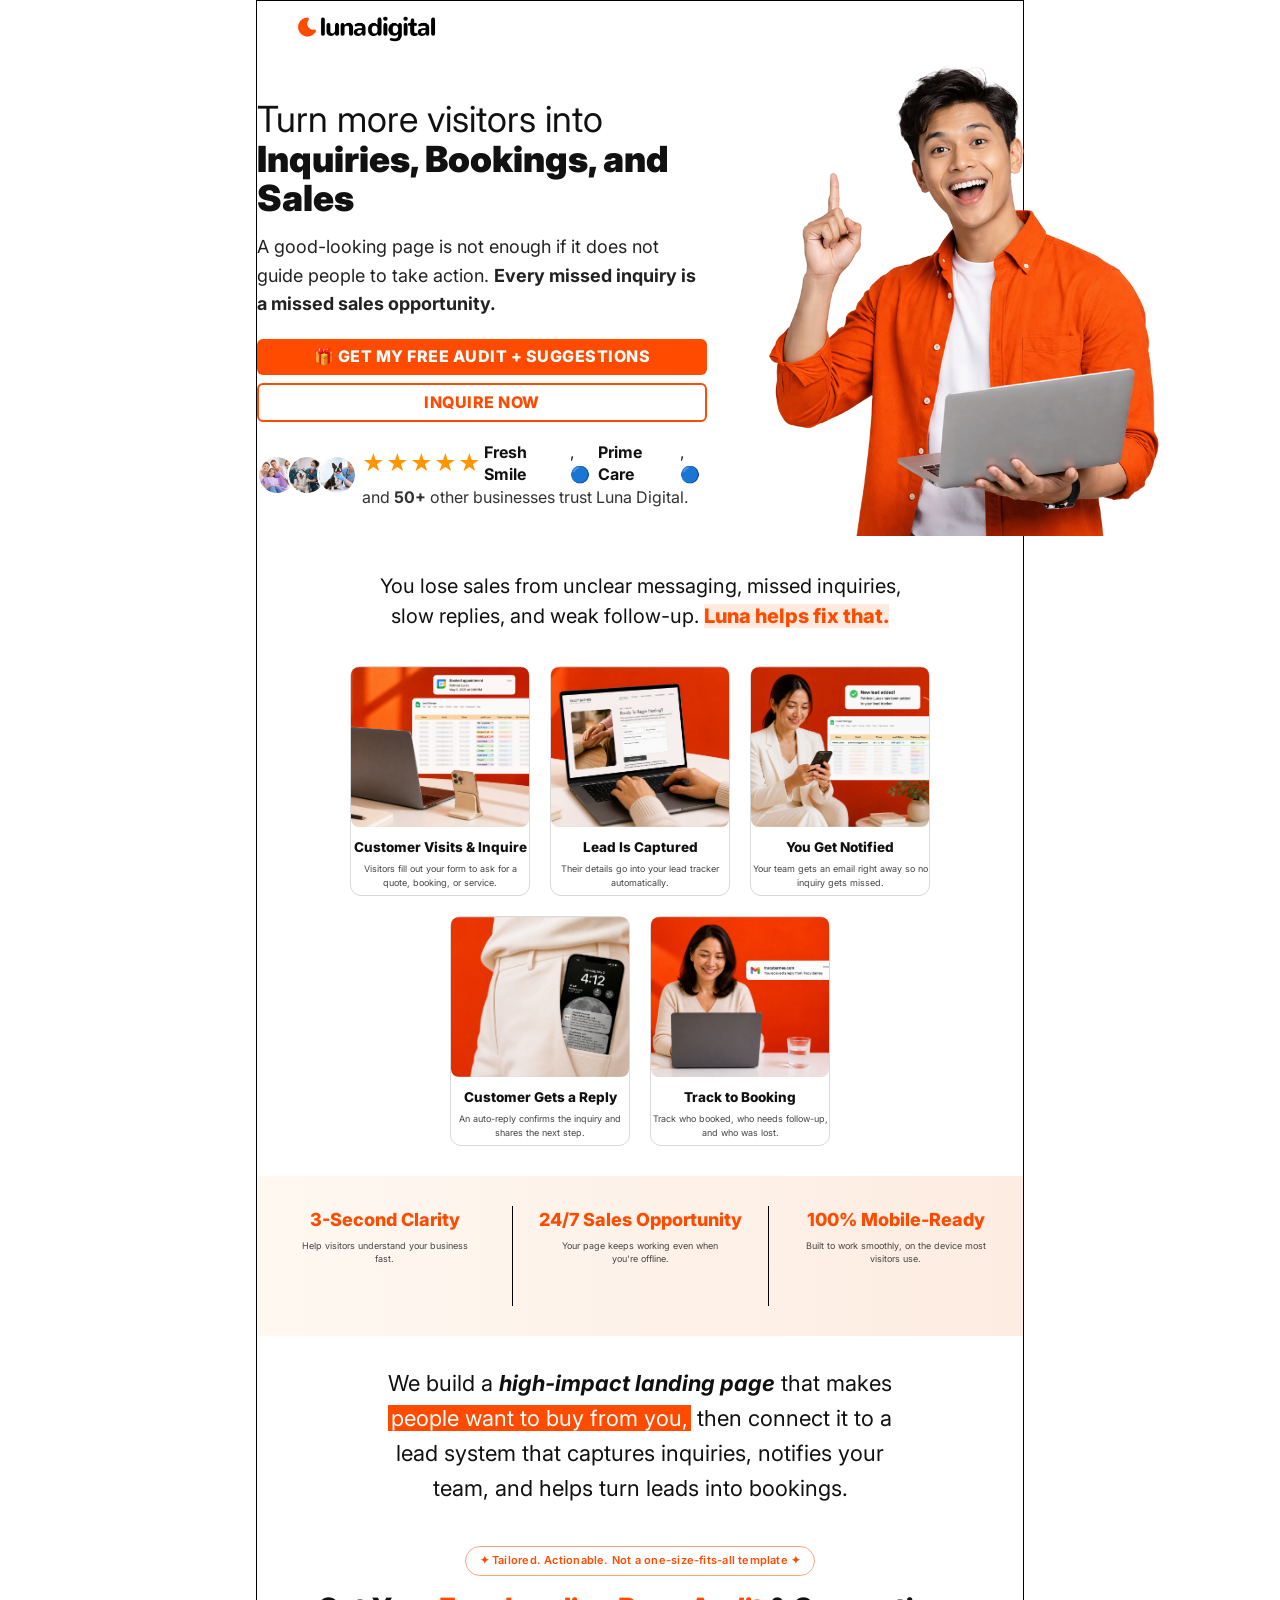
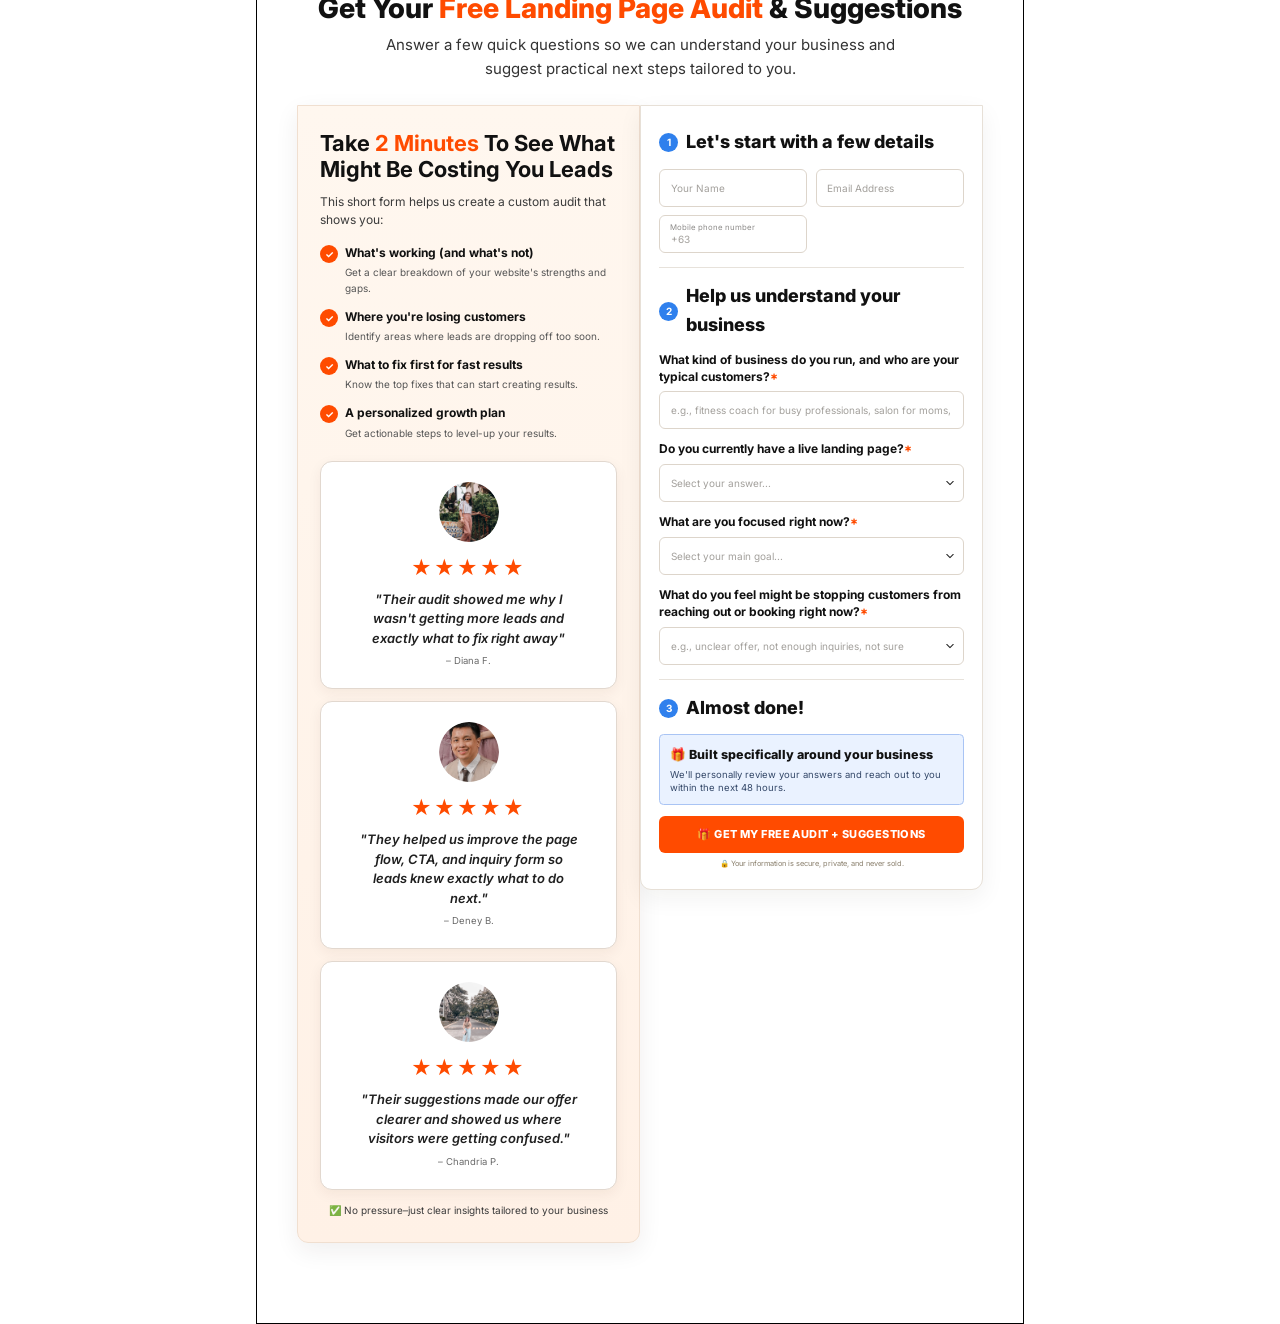
==== index.html @ 17667d93 "fix tablet version" ====
﻿<!DOCTYPE html>
<html lang="en">
<head>
    <meta charset="UTF-8">
    <meta name="viewport" content="width=device-width, initial-scale=1.0">

    <link rel="preconnect" href="https://fonts.googleapis.com">
    <link rel="preconnect" href="https://fonts.gstatic.com" crossorigin>
    <link href="https://fonts.googleapis.com/css2?family=Inter:ital,opsz,wght@0,14..32,100..900;1,14..32,100..900&display=swap" rel="stylesheet">
    <link rel="preload" as="image" href="./May 3 Assets/hero-image.png">

    <link rel="stylesheet" href="style.css">
    <link rel="stylesheet" href="query.css">

    <meta name="facebook-domain-verification" content="2bh7w2gssdc3ogtjrzzneqfhggcebi" />
    <noscript><img height="1" width="1" style="display:none"
    src="https://www.facebook.com/tr?id=1431804088682629&ev=PageView&noscript=1"
    /></noscript>

    <title>Luna Digital Performance Marketing</title>
</head>
<body>

    <!-- Google Tag Manager (noscript) -->
    <noscript><iframe src="https://www.googletagmanager.com/ns.html?id=GTM-KF7H22VF"
    height="0" width="0" style="display:none;visibility:hidden"></iframe></noscript>

      <div class="container">

    <header>
        <div class="header-container">
            <div class="toplogo-box">
                <img class="top-logo" src="./new assets - march 21/top-logo.png" alt="Luna Logo" width="872" height="198" decoding="async">
            </div>
        </div>
    </header>

    <main>

        <!-- HERO SECTION -->
        <section id="section-hero" class="hero-section">
          <div class="hero-container">

            <div class="hero-textbox">
                <p class="hero-title">Turn more visitors into <span>Inquiries, Bookings, and Sales</span></p>
                <p class="hero-description">A good-looking page is not enough if it does not guide people to take action. <strong>Every missed inquiry is a missed sales opportunity.</strong></p>

                <div class="cta-box hero-cta">
                    <a class="cta-link cta-left left-desktop" href="#form">🎁 Get My Free Audit + Suggestions</a>
                    <a class="cta-link cta-right js-open-messenger" href="https://www.facebook.com/messages/t/930938550107926?text=Hi%20I%20want%20to%20know%20more%20about%20your%20services">INQUIRE NOW</a>
                </div>

                <div class="hero-rating">
                    <div class="hero-rating-avatars">
                        <img class="hero-avatar" src="./May 3 Assets/hero-rating-image1.png" alt="" width="44" height="44" decoding="async">
                        <img class="hero-avatar" src="./May 3 Assets/hero-rating-image2.png" alt="" width="44" height="44" decoding="async">
                        <img class="hero-avatar" src="./May 3 Assets/hero-rating-image3.png" alt="" width="44" height="44" decoding="async">
                    </div>
                    <div class="hero-rating-info">
                        <p class="hero-rating-top"><span class="hero-stars">&#9733;&#9733;&#9733;&#9733;&#9733;</span> <strong>Fresh Smile</strong>, &#x1F535; <strong>Prime Care</strong>, &#x1F535;</p>
                        <p class="hero-rating-bottom">and <strong>50+</strong> other businesses trust Luna Digital.</p>
                    </div>
                </div>
            </div>

            <img class="hero-image" src="./May 3 Assets/hero-image.png" alt="Man holding a laptop and pointing up" width="600" height="700" decoding="async">

          </div>
        </section>

        <!-- PROBLEM + PROCESS SECTION -->
        <section class="process-section">
          <div class="process-container">
            <p class="process-tagline">You lose sales from unclear messaging, missed inquiries, slow replies, and weak follow-up. <span>Luna helps fix that.</span></p>

            <div class="process-grid">

              <div class="process-card">
                <img class="process-card__img" src="./May 3 Assets/Rectangle 94.jpg" alt="Customer visits and inquires" loading="lazy" decoding="async">
                <p class="process-card__title">Customer Visits &amp; Inquire</p>
                <p class="process-card__desc">Visitors fill out your form to ask for a quote, booking, or service.</p>
              </div>

              <div class="process-card">
                <img class="process-card__img" src="./May 3 Assets/Rectangle 95.jpg" alt="Lead is captured" loading="lazy" decoding="async">
                <p class="process-card__title">Lead Is Captured</p>
                <p class="process-card__desc">Their details go into your lead tracker automatically.</p>
              </div>

              <div class="process-card">
                <img class="process-card__img" src="./May 3 Assets/Rectangle 96.jpg" alt="You get notified" loading="lazy" decoding="async">
                <p class="process-card__title">You Get Notified</p>
                <p class="process-card__desc">Your team gets an email right away so no inquiry gets missed.</p>
              </div>

              <div class="process-card">
                <img class="process-card__img" src="./May 3 Assets/Rectangle 97.jpg" alt="Customer gets a reply" loading="lazy" decoding="async">
                <p class="process-card__title">Customer Gets a Reply</p>
                <p class="process-card__desc">An auto-reply confirms the inquiry and shares the next step.</p>
              </div>

              <div class="process-card">
                <img class="process-card__img" src="./May 3 Assets/Rectangle 98.jpg" alt="Track to booking" loading="lazy" decoding="async">
                <p class="process-card__title">Track to Booking</p>
                <p class="process-card__desc">Track who booked, who needs follow-up, and who was lost.</p>
              </div>

            </div>

            <div class="process-dots" id="process-dots">
              <span class="process-dot active"></span>
              <span class="process-dot"></span>
              <span class="process-dot"></span>
              <span class="process-dot"></span>
              <span class="process-dot"></span>
            </div>
          </div>
        </section>

        <!-- FEATURES BAR -->
        <section class="features-section">
          <div class="features-container">

    
            <div class="feature-item">
              <p class="feature-item__title">3-Second Clarity</p>
              <p class="feature-item__desc">Help visitors understand your business fast.</p>
            </div>

            <div class="feature-divider"></div>

            <div class="feature-item">
              <p class="feature-item__title">24/7 Sales Opportunity</p>
              <p class="feature-item__desc">Your page keeps working even when you&#39;re offline.</p>
            </div>

            <div class="feature-divider"></div>

            <div class="feature-item">
              <p class="feature-item__title">100% Mobile-Ready</p>
              <p class="feature-item__desc">Built to work smoothly, on the device most visitors use.</p>
            </div>

          </div>
        </section>

        <!-- PITCH SECTION -->
        <section class="pitch-section">
          <div class="pitch-container">
            <p class="pitch-text">We build a <strong><em> high-impact landing page</em></strong> that makes <mark>people want to buy from you,</mark> then connect it to a lead system that captures inquiries, notifies your team, and helps turn leads into bookings.</p>
          </div>
        </section>

        <!-- FORM SECTION -->
        <section id="section-form" class="form">
            <div class="form-container">

                <div class="form-header">
                    <p class="form-badge">&#10022; Tailored. Actionable. Not a one-size-fits-all template &#10022;</p>
                    <h2 class="form-title">Get Your <span>Free Landing Page Audit</span> &amp; Suggestions</h2>
                    <p class="form-subtitle">Answer a few quick questions so we can understand your business and suggest practical next steps tailored to you.</p>
                </div>

                <div class="form-layout">
                    <div class="form-benefits-card">
                        <h3 class="form-benefits-title">Take <span>2 Minutes</span> To See What Might Be Costing You Leads</h3>
                        <p class="form-benefits-intro">This short form helps us create a custom audit that shows you:</p>

                        <ul class="form-benefits-list">
                            <li>
                                <span class="form-benefit-icon">&#10003;</span>
                                <div>
                                    <p><strong>What&#39;s working (and what&#39;s not)</strong></p>
                                    <p>Get a clear breakdown of your website&#39;s strengths and gaps.</p>
                                </div>
                            </li>
                            <li>
                                <span class="form-benefit-icon">&#10003;</span>
                                <div>
                                    <p><strong>Where you&#39;re losing customers</strong></p>
                                    <p>Identify areas where leads are dropping off too soon.</p>
                                </div>
                            </li>
                            <li>
                                <span class="form-benefit-icon">&#10003;</span>
                                <div>
                                    <p><strong>What to fix first for fast results</strong></p>
                                    <p>Know the top fixes that can start creating results.</p>
                                </div>
                            </li>
                            <li>
                                <span class="form-benefit-icon">&#10003;</span>
                                <div>
                                    <p><strong>A personalized growth plan</strong></p>
                                    <p>Get actionable steps to level-up your results.</p>
                                </div>
                            </li>
                        </ul>

                        <div class="testimonials-list">

                            <div class="testimonial-card">
                                <img class="testimonial-avatar" src="./May 3 Assets/testimonial-image1.png" alt="Diana P." width="60" height="60" loading="lazy" decoding="async">
                                <p class="testimonial-stars">&#9733;&#9733;&#9733;&#9733;&#9733;</p>
                                <p class="testimonial-quote">&#34;Their audit showed me why I wasn&#39;t getting more leads and exactly what to fix right away&#34;</p>
                                <p class="testimonial-name">&#8211; Diana F.</p>
                            </div>

                            <div class="testimonial-card">
                                <img class="testimonial-avatar" src="./May 3 Assets/testimonial-image2.png" alt="Deney B." width="60" height="60" loading="lazy" decoding="async">
                                <p class="testimonial-stars">&#9733;&#9733;&#9733;&#9733;&#9733;</p>
                                <p class="testimonial-quote">&#34;They helped us improve the page flow, CTA, and inquiry form so leads knew exactly what to do next.&#34;</p>
                                <p class="testimonial-name">&#8211; Deney B.</p>
                            </div>

                            <div class="testimonial-card">
                                <img class="testimonial-avatar" src="./May 3 Assets/testimonial-image3.png" alt="Chandria P." width="60" height="60" loading="lazy" decoding="async">
                                <p class="testimonial-stars">&#9733;&#9733;&#9733;&#9733;&#9733;</p>
                                <p class="testimonial-quote">&#34;Their suggestions made our offer clearer and showed us where visitors were getting confused.&#34;</p>
                                <p class="testimonial-name">&#8211; Chandria P.</p>
                            </div>

                        </div>

                        <p class="form-benefits-note">&#9989; No pressure&#8211;just clear insights tailored to your business</p>
                    </div>

                    <form id="form" class="lead-form" name="client-conversion-form"
                        method="POST"
                        netlify
                        data-netlify="true"
                        action="/confirmation.html"
                        netlify-honeypot="bot-field">

                        <input type="hidden" name="form-name" value="client-conversion-form" />
                        <input type="hidden" name="subject" value="New Luna Digital Lead" />
                        <input type="hidden" name="Submission Header" value="New Luna Digital Lead" />

                        <p class="hidden-field" hidden aria-hidden="true">
                            <label>Don&#39;t fill this out if you&#39;re human: <input name="bot-field" /></label>
                        </p>

                        <div class="form-step">
                            <p class="form-step-title"><span class="form-step-number">1</span>Let&#39;s start with a few details</p>
                            <div class="form-grid">
                                <input type="text" name="fullName" placeholder="Your Name" aria-label="Your Name" required>
                                <input type="email" name="email" placeholder="Email Address" aria-label="Email Address" required>
                                <div class="mobile-input-field">
                                    <span class="mobile-input-label">Mobile phone number</span>
                                    <input id="mobile" type="tel" name="mobile" placeholder="+63" aria-label="Mobile phone number" required>
                                </div>
                            </div>
                        </div>

                        <div class="form-divider" aria-hidden="true"></div>

                        <div class="form-step form-block--questions">
                            <p class="form-step-title"><span class="form-step-number">2</span>Help us understand your business</p>

                            <label class="form-field-label" for="businessType">What kind of business do you run, and who are your typical customers?<span class="required-mark">*</span></label>
                            <input id="businessType" type="text" name="businessType" placeholder="e.g., fitness coach for busy professionals, salon for moms, etc." required>

                            <label class="form-field-label" for="hasLandingPage">Do you currently have a live landing page?<span class="required-mark">*</span></label>
                            <div class="select-field">
                                <select id="hasLandingPage" name="hasLandingPage" required>
                                    <option value="" selected disabled>Select your answer...</option>
                                    <option value="Yes - but I feel it can be improved">Yes - but I feel it can be improved</option>
                                    <option value="Yes - and I'm not sure if it's working well">Yes - and I am not sure if it is working well</option>
                                    <option value="No - I don't have one yet">No - I do not have one yet</option>
                                </select>
                            </div>

                            <div id="websiteLinkField" class="conditional-field is-hidden" hidden>
                                <label class="form-field-label" for="websiteLink">If yes, what is your website URL?</label>
                                <input id="websiteLink" type="url" name="websiteLink" placeholder="https://yourwebsite.com">
                            </div>

                            <label class="form-field-label" for="mainGoal">What are you focused right now?<span class="required-mark">*</span></label>
                            <div class="select-field">
                                <select id="mainGoal" name="mainGoal" required>
                                    <option value="" selected disabled>Select your main goal...</option>
                                    <option value="Get more leads">Get more leads</option>
                                    <option value="Get more bookings">Get more bookings</option>
                                    <option value="Build trust and credibility">Build trust and credibility</option>
                                    <option value="Launch a new offer">Launch a new offer</option>
                                </select>
                            </div>

                            <label class="form-field-label" for="biggestBlocker">What do you feel might be stopping customers from reaching out or booking right now?<span class="required-mark">*</span></label>
                            <div class="select-field">
                                <select id="biggestBlocker" name="biggestBlocker" required>
                                    <option value="" selected disabled>e.g., unclear offer, not enough inquiries, not sure</option>
                                    <option value="Unclear offer or messaging">Unclear offer or messaging</option>
                                    <option value="Not enough inquiries">Not enough inquiries</option>
                                    <option value="Low conversion rate">Low conversion rate</option>
                                    <option value="No website yet">No website yet</option>
                                    <option value="Not sure">Not sure</option>
                                </select>
                            </div>
                        </div>

                        <div class="form-divider" aria-hidden="true"></div>

                        <div class="form-step form-step--final">
                            <p class="form-step-title"><span class="form-step-number">3</span>Almost done!</p>

                            <div class="form-summary-box">
                                <p class="form-summary-title">&#127873; Built specifically around your business</p>
                                <p class="form-summary-copy">We&#39;ll personally review your answers and reach out to you within the next 48 hours.</p>
                            </div>

                            <button class="form-submit" type="submit">&#127873; GET MY FREE AUDIT + SUGGESTIONS</button>
                            <p class="form-security-note">&#128274; Your information is secure, private, and never sold.</p>
                        </div>

                    </form>
                </div>
            </div>
        </section>
        </div>

    </main>

    <script src="script.js"></script>

</body>
</html>
---- style.css ----
﻿*{
    margin: 0;
    padding: 0;
    box-sizing: border-box;
}

html{
    font-size: 62.5%;
}

body{
    font-size: 1.6rem;
    line-height: 1.6;
    font-family: "Inter", sans-serif;
   
}

/* ── CONTAINER ── */
.container{
    max-width: 43rem;
    margin: 0 auto;
    border: solid 1px black;
}

/* ── HEADER ── */
.header-container{
    display: flex;
    justify-content: space-between;
    align-items: center;
    padding: 1.5rem 2.4rem;
    background: transparent;
}

.top-logo{
    display: block;
    width: clamp(9rem, 28vw, 12rem);
    height: auto;
}

/* ── HERO SECTION ── */
.hero-section{
    background: transparent;
}

.hero-container{
    display: grid;
    grid-template-columns: 1fr;
    padding: 2.5rem 2.4rem 0;
}

.hero-textbox{
    order: 1;
    text-align: center;
}

.hero-image{
    width: 100%;
    height: auto;
    display: block;
    order: 2;
    margin-top: 0;
}

.hero-title{
    font-size: 3.4rem;
    line-height: 1.2;
    margin-bottom: 1.4rem;
    color: #111;
}

.hero-title span{
    font-weight: 900;
    display: block;
}

.hero-description{
    font-size: 1.35rem;
    line-height: 1.6;
    color: #222;
    margin-bottom: 2rem;
}

/* CTAs */
.cta-box{
    display: flex;
    flex-direction: column;
    align-items: stretch;
    gap: .8rem;
}

.cta-link{
    display: flex;
    justify-content: center;
    align-items: center;
    gap: .6rem;
    text-align: center;
    text-decoration: none;
    font-weight: 800;
    font-size: 1.2rem;
    letter-spacing: .5px;
    padding: 1.4rem 2rem;
    border-radius: 6px;
    transition: all 0.3s ease;
    text-transform: uppercase;
}

.cta-link:hover{
    background-color: #000;
    color: #fff;
}

.cta-left{
    background-color: #FF4B00;
    color: #fff;
}

.cta-right{
    border: 2px solid #FF4B00;
    color: #FF4B00;
    background-color: transparent;
}

/* Rating row */
.hero-rating{
    display: flex;
    align-items: center;
    gap: .5rem;
    margin-top: 2rem;
    padding-bottom: 2.5rem;
}

.hero-rating-avatars{
    display: flex;
    flex-shrink: 0;
}

.hero-avatar{
    width: 4rem;
    height: 4rem;
    border-radius: 50%;
    object-fit: cover;
    border: 2px solid #fff;
    display: block;
}

.hero-avatar + .hero-avatar{
    margin-left: -1rem;
}

.hero-rating-info{
    display: flex;
    flex-direction: column;
    gap: .1rem;
}

.hero-rating-top{
    font-size: 1.2rem;
    line-height: 1.35;
    color: #111;
    display: flex;
    align-items: center;
}

.hero-stars{
    color: #FF9500;
    letter-spacing: .05em;
    font-size: 2rem;
}

.hero-rating-bottom{
    font-size: 1.2rem;
    line-height: 1.35;
    color: #333;
}

/* ── PROCESS SECTION ── */
.process-section{
    background: transparent;
    padding: 3.5rem 0 3rem;
}

.process-container{
    padding: 0;
}

.process-tagline{

    font-size:2rem;
    line-height: 1.5;
    text-align: center;
    color: #111;
    margin-bottom: 3rem;
    padding: 0 3.3rem;
}

.process-tagline span{
    color: #FF4B00;
    font-weight: 800;
    background-color: #FDEBDF;
}

.process-grid{
    display: flex;
    overflow-x: auto;
    scroll-snap-type: x mandatory;
    -webkit-overflow-scrolling: touch;
    gap: 1.6rem;
    scrollbar-width: none;
    margin-left: 3rem;
}

.process-grid::-webkit-scrollbar{
    display: none;
}

.process-card{
    flex: 0 0 27rem;
    width: 27rem;
    height: 34rem;
    scroll-snap-align: start;
    border: solid 1px #D9D9D9;
    border-radius: 11px;
}

.process-card:last-child{
    padding-right: 3rem;
    box-sizing: content-box;
}

.process-card__img{
    width: 100%;
    height: 24rem;
    object-fit: cover;
    display: block;
    border-radius: .8rem;
    margin-bottom: 1rem;
}

.process-card__title{
    font-size: 1.35rem;
    font-weight: 800;
    color: #111;
    margin-bottom: .4rem;
    text-align: center;
}

.process-card__desc{
    font-size: 1.15rem;
    line-height: 1.5;
    color: #444;
    text-align: center;
}

/* Scroll dots */
.process-dots{
    display: flex;
    justify-content: center;
    align-items: center;
    gap: .6rem;
    padding: 1.6rem 0 .5rem;
}

.process-dot{
    width: 2.5rem;
    height: 2.5rem;
    border-radius: 50%;
    background-color: #ddd;
    transition: background-color 0.25s ease;
    flex-shrink: 0;
}

.process-dot.active{
    background-color: #aaa;
}

/* ── FEATURES SECTION ── */
.features-section{
    background: linear-gradient(90deg, #FEF8F1 0%, #FDECE1 100%);
    padding: 3rem 0;
}

.features-container{
    padding: 0 2.4rem;
    display: flex;
    flex-direction: column;
    align-items: center;
    gap: 0;
}

.feature-item{
    text-align: center;
    padding: 2rem 0;
}

.feature-item__title{
    font-size: 3rem;
    font-weight: 800;
    color: #FF4B00;
    margin-bottom: .5rem;
}

.feature-item__desc{
    font-size: 1.5rem;
    color: #444;
    line-height: 1.45;
    width: 18rem;
    margin: 0 auto;
}

.feature-divider{
    width: 8rem;
    height: 1px;
    background-color: #000;
}

/* ── PITCH SECTION ── */
.pitch-section{
    background: transparent;
    padding: 3rem 0 2rem 0 ; 
}

.pitch-container{
    padding: 0 3rem;
}

.pitch-text{
    font-size: 2.1rem;
    line-height: 1.6;
    text-align: center;
    color: #111;
}

.pitch-text mark{
    background-color: #FF4B00;
    color: #fff;
    padding: 0 .3rem;
}

/* ── FORM SECTION ── */
.form{
    background: transparent;
    padding: 2rem 0 4rem;
}

.form-container{
    padding: 0 3rem;
}

.form-header{
    text-align: center;
    margin-bottom: 2.5rem;
}

.form-badge{
    display: inline-block;
    padding: .5rem 1.4rem;
    border: 1px solid rgba(255, 75, 0, 0.5);
    border-radius: 999px;
    color: #FF4B00;
    font-size: 1.1rem;
    font-weight: 600;
    letter-spacing: .02em;
    margin-bottom: 1.6rem;
}

.form-title{
    font-size: 2.2rem;
    line-height: 1.2;
    font-weight: 800;
    color: #111;
    margin-bottom: .8rem;
}

.form-title span{
    color: #FF4B00;
}

.form-subtitle{
    font-size: 1.3rem;
    line-height: 1.55;
    color: #333;
    max-width: 36rem;
    margin: 0 auto;
}

.form-layout{
    display: grid;
    grid-template-columns: 1fr;
    gap: 2rem;
}

/* Benefits card */
.form-benefits-card{
    background: linear-gradient(180deg, #fff7ef 0%, #fff1e6 100%);
    border: 1px solid #f0dfd0;
    border-radius: 1.6rem;
    padding: 4rem 3rem;
    box-shadow: 0 8px 24px rgba(41, 34, 23, 0.07);
}

.form-benefits-note{
    font-size: 1rem;
    color: #3b3b3b;
    text-align: center;
    padding: 1.2rem 0 .4rem;
}

.form-benefits-title{
    font-size: 2rem;
    line-height: 1.2;
    color: #111;
    margin-bottom: 1rem;
}

.form-benefits-title span{
    color: #FF4B00;
}

.form-benefits-intro{
    font-size: 1.2rem;
    line-height: 1.5;
    color: #3b3b3b;
    margin-bottom: 1.4rem;
}

.form-benefits-list{
    list-style: none;
    display: grid;
    gap: 1.1rem;
    margin-bottom: 2rem;
}

.form-benefits-list li{
    display: grid;
    grid-template-columns: 1.8rem 1fr;
    gap: .7rem;
    align-items: start;
}

.form-benefit-icon{
    width: 1.8rem;
    height: 1.8rem;
    display: inline-flex;
    align-items: center;
    justify-content: center;
    border-radius: 50%;
    background-color: #FF4B00;
    color: #fff;
    font-size: 1rem;
    font-weight: 700;
    flex-shrink: 0;
    margin-top: .2rem;
}

.form-benefits-list p{
    margin: 0;
    font-size: 1.15rem;
}

.form-benefits-list p + p{
    margin-top: .2rem;
    font-size: 1rem;
    color: #565656;
}

.form-benefits-list strong{
    display: block;
    font-size: 1.2rem;
    color: #111;
}

/* Testimonials */
.testimonials-list{
    display: grid;
    gap: 1.2rem;
}

.testimonial-card{
    display: flex;
    flex-direction: column;
    align-items: center;
    text-align: center;
    background-color: #fff;
    border: 1px solid #e2d8cf;
    border-radius: 1.2rem;
    padding: 2rem 3.8rem;
    box-shadow: 0 4px 14px rgba(62, 42, 14, 0.06);
}

.testimonial-avatar{
    width: 6rem;
    height: 6rem;
    border-radius: 50%;
    object-fit: cover;
    margin-bottom: 1rem;
}

.testimonial-stars{
    color: #FF4B00;
    font-size: 2rem;
    letter-spacing: .1em;
    margin-bottom: .6rem;
}

.testimonial-quote{
    font-size: 1.3rem;
    line-height: 1.5;
    color: #1f1f1f;
    font-style: italic;
    font-weight: 600;
    margin-bottom: .5rem;
}

.testimonial-name{
    font-size: .95rem;
    color: #6a6a6a;
}

/* Lead Form */
.lead-form{
    background-color: #fff;
    border: 1px solid #e7e0d7;
    border-radius: 1.6rem;
    padding: 1.8rem 1.4rem 1.6rem;
    box-shadow: 0 8px 24px rgba(41, 34, 23, 0.06);
}

.form-step + .form-step{
    margin-top: 1.4rem;
}

.form-step-title{
    display: flex;
    align-items: center;
    gap: .8rem;
    font-size: 1.6rem;
    font-weight: 800;
    color: #111;
    margin-bottom: 1.2rem;
}

.form-step-number{
    width: 1.9rem;
    height: 1.9rem;
    display: inline-flex;
    align-items: center;
    justify-content: center;
    border-radius: 50%;
    background-color: #2f80ed;
    color: #fff;
    font-size: 1rem;
    font-weight: 700;
    flex-shrink: 0;
}

.form-divider{
    height: 1px;
    background-color: #e7e2db;
    margin: 1.4rem 0;
}

.form-grid{
    display: grid;
    grid-template-columns: 1fr;
    gap: .7rem;
}

.form-field-label{
    display: block;
    font-size: 1.2rem;
    font-weight: 700;
    color: #111;
    margin: 0 0 .6rem;
    line-height: 1.4;
}

.required-mark{
    color: #FF4B00;
}

.mobile-input-field{
    position: relative;
}

.mobile-input-label{
    position: absolute;
    top: .74rem;
    left: 1.1rem;
    font-size: .78rem;
    line-height: 1.2;
    color: #8d8b89;
    pointer-events: none;
}

.form-grid > input,
.mobile-input-field input,
.form-step > input,
.conditional-field input,
.select-field select,
.lead-form textarea{
    width: 100%;
    border: 1px solid #ddd5cb;
    border-radius: .6rem;
    background-color: #fff;
    color: #111;
    font-size: 1rem;
    line-height: 1.4;
    font-family: inherit;
    padding: .86rem 1.05rem;
    appearance: none;
}

.form-grid > input,
.mobile-input-field input,
.form-step > input,
.conditional-field input,
.select-field select{
    min-height: 3.8rem;
}

.mobile-input-field input{
    padding-top: 1.45rem;
    padding-bottom: .6rem;
}

.form-grid > input::placeholder,
.mobile-input-field input::placeholder,
.form-step > input::placeholder,
.conditional-field input::placeholder,
.select-field select,
.lead-form textarea::placeholder{
    color: #a3a09c;
}

.select-field{
    position: relative;
}

.select-field::after{
    content: "";
    position: absolute;
    top: 50%;
    right: 1rem;
    width: .8rem;
    height: .5rem;
    transform: translateY(-50%);
    pointer-events: none;
    background: no-repeat center/contain url("data:image/svg+xml,%3Csvg xmlns='http://www.w3.org/2000/svg' width='10' height='6' viewBox='0 0 10 6' fill='none'%3E%3Cpath d='M1 1L5 5L9 1' stroke='%23262626' stroke-width='1.3' stroke-linecap='round' stroke-linejoin='round'/%3E%3C/svg%3E");
}

.select-field select{
    padding-right: 3rem;
    cursor: pointer;
}

.conditional-field{
    margin-top: 1rem;
}

.conditional-field.is-hidden{
    display: none;
}

.form-block--questions > .form-field-label:not(:first-of-type),
.form-block--questions > .conditional-field + .form-field-label,
.form-block--questions > .select-field + .form-field-label{
    margin-top: 1.2rem;
}

.form-summary-box{
    background-color: #eaf2ff;
    border: 1px solid #a9c4f4;
    border-radius: .45rem;
    padding: .95rem 1rem .9rem;
    color: #1f2f4f;
    margin-bottom: 0;
}

.form-summary-title{
    font-size: 1.25rem;
    font-weight: 800;
    color: #111;
    margin-bottom: .3rem;
}

.form-summary-copy{
    font-size: .95rem;
    line-height: 1.4;
    color: #334768;
}

.form-submit{
    width: 100%;
    border: 0;
    border-radius: .6rem;
    background-color: #FF4B00;
    color: #fff;
    font-size: 1.1rem;
    font-weight: 800;
    letter-spacing: .04em;
    padding: 1.15rem 1rem;
    cursor: pointer;
    margin-top: 1.1rem;
    transition: all 0.3s ease;
    font-family: inherit;
}

.form-submit:hover{
    background-color: #000;
}

.form-security-note{
    margin-top: .65rem;
    text-align: center;
    font-size: .74rem;
    line-height: 1.35;
    color: #8b816e;
}

.hidden-field{
    display: none;
}

.lead-form .hidden-field,
.lead-form [name="bot-field"]{
    position: absolute !important;
    width: 1px !important;
    height: 1px !important;
    margin: -1px !important;
    padding: 0 !important;
    overflow: hidden !important;
    clip: rect(0, 0, 0, 0) !important;
    border: 0 !important;
}
---- query.css ----
﻿/* ── TABLET / DESKTOP (768px+) ── */
@media (min-width: 768px){

.container{
    max-width: 768px;
}

/* Header */
.header-container{
    padding: 1rem 4rem;
    background: transparent;
    width: 768px;
}

.top-logo{
    width: 14rem;
    
}

/* Hero */
.hero-section{
    background: transparent;
}

.hero-container{
    grid-template-columns: 1fr 1fr;
    align-items: center;
    padding: 0rem;
    gap: 5rem;
    width:59rem;
    margin: 0 auto;
}

.hero-textbox{
    order: 1;
    text-align: left;
    width: 29rem;
 
}

.hero-image{
    order: 2;
    margin-top: 0;
    width: 25rem;
    height: auto;
  
}

.hero-title{
    font-size: 2.4rem;
    line-height: 1.1;
    padding-top: 2rem;
}

.hero-description{
    font-size: 1.2rem;
}

.cta-box.hero-cta{
    flex-direction: column;
    align-items: stretch;
}

.cta-link{
    font-size: 1rem;
    padding: .5rem 2rem;
}

.hero-rating{
    justify-content: flex-start;
    padding-bottom: 0rem;
}

.hero-avatar{
    width: 3.2rem;
    height: 3.2rem;
    border-radius: 50%;
    object-fit: cover;
    border: 2px solid #fff;
    display: block;
}

.hero-rating-top{
    font-size: .9rem;
    line-height: 1.35;
    color: #111;
    display: flex;
    align-items: center;
    column-gap: .1rem;
}

.hero-stars{
    color: #FF9500;
    letter-spacing: .05em;
    font-size: 1.5rem;
}

.hero-rating-bottom{
    font-size: .9rem;
    line-height: 1.35;
    color: #333;
}

/* Process */
.process-container{
    padding: 0 4rem;
    margin: 0 auto;
}

.process-tagline{
    padding: 0;
    font-size: 2rem;
    width: 54rem;
    margin: 0 auto 3.5rem;
}

.process-grid{
    display: flex;
    flex-wrap: wrap;
    justify-content: center;
    gap: 2rem;
    overflow-x: visible;
    padding: 0;
    margin: 0 auto;
}

.process-card{
    flex: 0 0 18rem;
    width: 18rem;
    height: 23rem;
    scroll-snap-align: none;
}

.process-card:last-child{
    grid-column: auto;
    max-width: 18rem;
    margin: 0;
    padding-right: 0;
    box-sizing: border-box;
}

.process-card:nth-child(4){
    grid-column: auto;
    margin-left: 0;
    margin-right: 0;

}

.process-card:nth-child(5){
    grid-column: auto;
    margin-left: 0;
    margin-right: 0;

}

.process-card__img{
    height: 16rem;
}

.process-dots{
    display: none;
}

/* Features */
.features-container{
    flex-direction: row;
    align-items: flex-start;
    justify-content: center;
    padding:0rem;
    gap: 0;
    max-width: 77rem;
    margin: 0 auto;
}

.feature-item{
    flex: 1;
    padding: 0 2rem;
}

.feature-divider{
    width: .5px;
    height: 10rem;
    color: #000;
    align-self: center;
}

.feature-item__title{
    font-size: 1.8rem;
}

.process-card__desc{
    font-size: .9rem;
}

.feature-item__desc{
    font-size: .9rem;
}

/* Pitch */
.pitch-container{
    padding: 0rem;
    width: 54rem;
    margin: 0 auto;
}

.pitch-text{
    font-size: 2.2rem;
}

/* Form */
.form-container{
    max-width: 100rem;
    margin: 0 auto;
    padding: 0 4rem 4rem;
}

.form-title{
    font-size: 2.8rem;
}

.form-subtitle{
    font-size: 1.5rem;
    max-width: 56rem;
}

.form-layout{
    grid-template-columns: 1fr 1fr;
    gap: 0rem;
    align-items: start;
    max-width: 90rem;
    margin: 0 auto;
}

.form-benefits-card{
    padding: 2.4rem 2.2rem 2rem;
    border-radius: 0rem 0rem 11px 11px;
}

.form-benefits-title{
    font-size: 2.2rem;
}

.form-grid{
    grid-template-columns: 1fr 1fr;
    gap: .85rem;
    align-items: start;
}

.form-step-title{
    font-size: 1.8rem;
}

.lead-form{
    padding: 2.2rem 1.8rem 2rem;
    border-radius: 0rem 0rem 11px 11px;
}

}

/* ── LARGE DESKTOP (1024px+) ── */
@media (min-width: 1024px){


/* Header */
.header-container{
    padding: 1rem 4rem;
    width: 1024px;

}

.top-logo{
    width: 14rem;
}

/* Hero */

.hero-container{
    gap: 5rem;
    width:79rem;
    margin: 0 auto;
}

.hero-textbox{
    order: 1;
    text-align: left;
    width: 39rem;
 
}

.hero-image{
    order: 2;
    margin-top: 0;
    width: 35rem;
    height: auto;
  
}

.hero-title{
    font-size: 3.2rem;
    line-height: 1.1;
    padding-top: 2rem;
}

.hero-description{
    font-size: 1.6rem;
}

.cta-box.hero-cta{
    flex-direction: column;
    align-items: stretch;
}

.cta-link{
    font-size: 1.4rem;
    padding: .5rem 2rem;
}

.hero-rating{
    justify-content: flex-start;
    padding-bottom: 0rem;
}

.hero-avatar{
    width: 3.2rem;
    height: 3.2rem;
    border-radius: 50%;
    object-fit: cover;
    border: 2px solid #fff;
    display: block;
}

.hero-rating-top{
    font-size: 1.4rem;
    line-height: 1.35;
    color: #111;
    display: flex;
    align-items: center;
    column-gap: .1rem;
}

.hero-stars{
    color: #FF9500;
    letter-spacing: .05em;
    font-size: 2rem;
}

.hero-rating-bottom{
    font-size: 1.4rem;
    line-height: 1.35;
    color: #333;
}



}

/* ── LARGE DESKTOP (1200px+) ── */
@media (min-width: 1200px){


/* Header */
.header-container{
    padding: 1rem 4rem;
    width: 1200px;

}

.top-logo{
    width: 14rem;
}

/* Hero */

.hero-container{
    gap: 5rem;
    width:92rem;
    margin: 0 auto;
}

.hero-textbox{
    order: 1;
    text-align: left;
    width: 45rem;
 
}

.hero-image{
    order: 2;
    margin-top: 0;
    width: 41rem;
    height: auto;
  
}

.hero-title{
    font-size: 3.6rem;
    line-height: 1.1;
    padding-top: 2rem;
}

.hero-description{
    font-size: 1.8rem;
}

.cta-box.hero-cta{
    flex-direction: column;
    align-items: stretch;
}

.cta-link{
    font-size: 1.6rem;
    padding: .5rem 2rem;
}

.hero-rating{
    justify-content: flex-start;
    padding-bottom: 0rem;
}

.hero-avatar{
    width: 4rem;
    height: 4rem;
    border-radius: 50%;
    object-fit: cover;
    border: 2px solid #fff;
    display: block;
}

.hero-rating-top{
    font-size: 1.6rem;
    line-height: 1.35;
    color: #111;
    display: flex;
    align-items: center;
    column-gap: .1rem;
}

.hero-stars{
    color: #FF9500;
    letter-spacing: .05em;
    font-size: 2.2rem;
}

.hero-rating-bottom{
    font-size: 1.6rem;
    line-height: 1.35;
    color: #333;
}


}


/* ── LARGE DESKTOP (1200px+) ── */
@media (min-width: 1400px){


/* Header */
.header-container{
    padding: 1rem 4rem;
    width: 1400px;

}

.top-logo{
    width: 14rem;
}

/* Hero */

.hero-container{
    gap: 5rem;
    width:111rem;
    margin: 0 auto;
}

.hero-textbox{
    order: 1;
    text-align: left;
    width: 54rem;
 
}

.hero-image{
    order: 2;
    margin-top: 0;
    width: 49rem;
    height: 57rem;
  
}

.hero-title{
    font-size: 4rem;
    line-height: 1.1;
    padding-top: 2rem;
}

.hero-description{
    font-size: 2rem;
}

.cta-box.hero-cta{
    flex-direction: column;
    align-items: stretch;
}

.cta-link{
    font-size: 1.8rem;
    padding: .5rem 2rem;
}

.hero-rating{
    justify-content: flex-start;
    padding-bottom: 0rem;
}

.hero-avatar{
    width: 5rem;
    height: 5rem;
    border-radius: 50%;
    object-fit: cover;
    border: 2px solid #fff;
    display: block;
}

.hero-rating-top{
    font-size: 1.9rem;
    line-height: 1.35;
    color: #111;
    display: flex;
    align-items: center;
    column-gap: .3rem;
}

.hero-stars{
    color: #FF9500;
    letter-spacing: .05em;
    font-size: 2.4rem;
}

.hero-rating-bottom{
    font-size: 1.9rem;
    line-height: 1.35;
    color: #333;
}

}
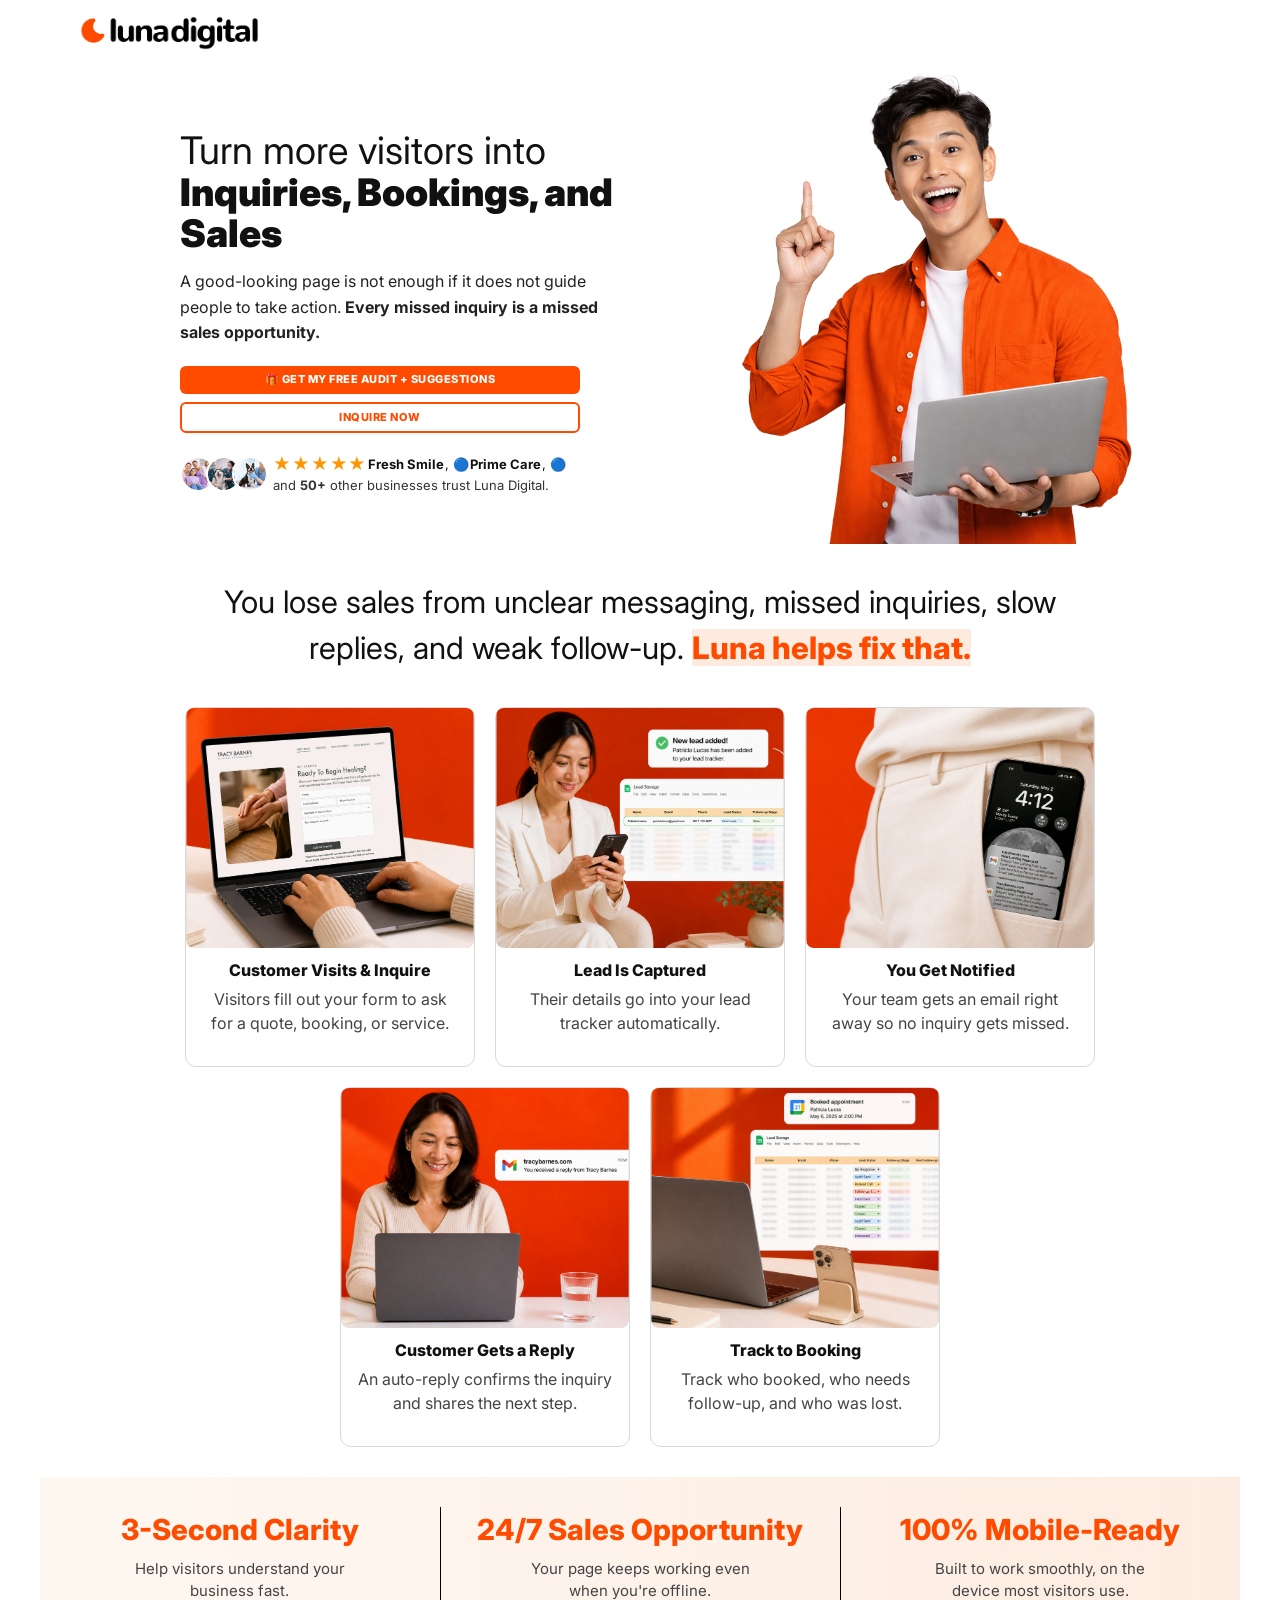
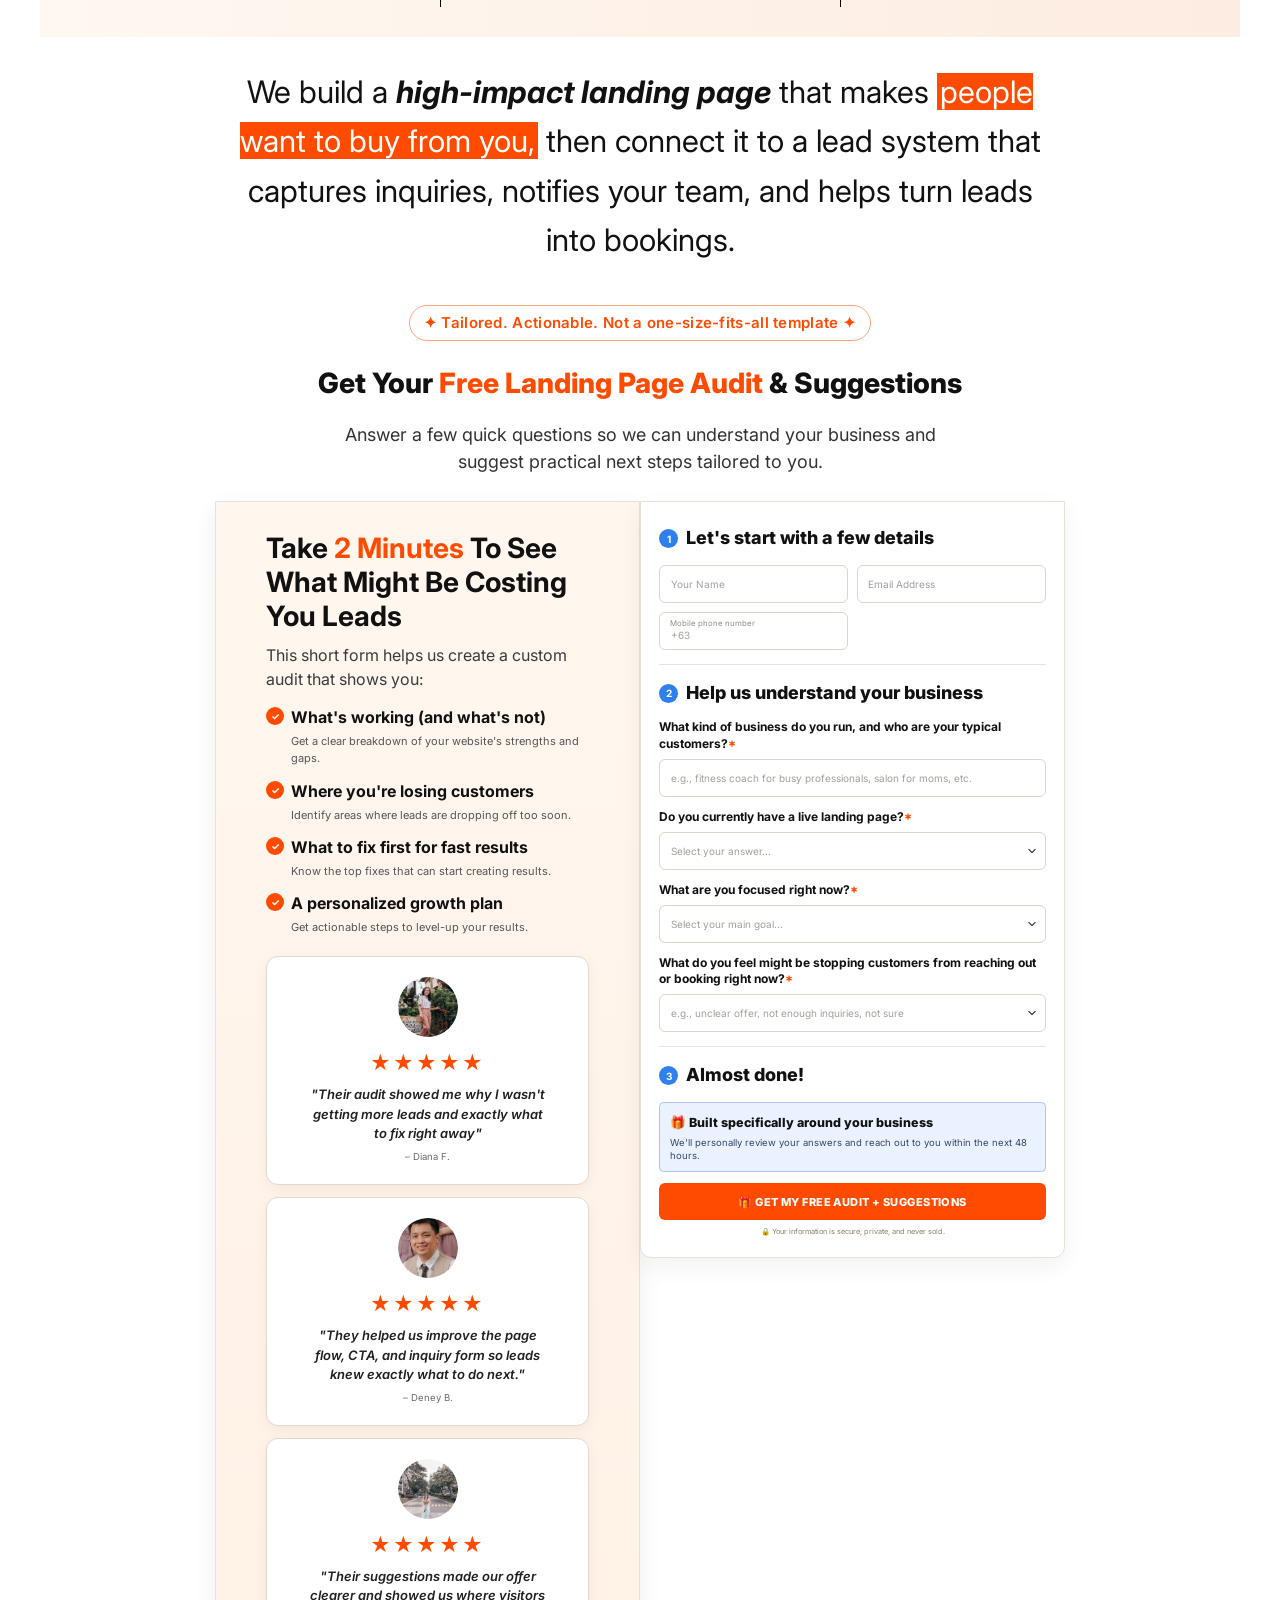
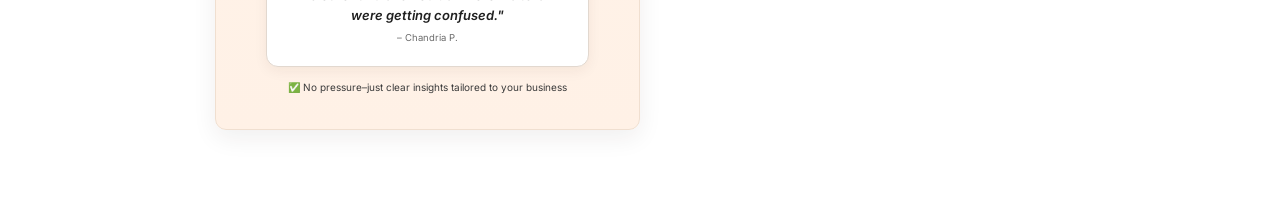
==== commit 8e5c0a5a: "fix media query" ====
--- a/index.html
+++ b/index.html
@@ -76,31 +76,31 @@
             <div class="process-grid">
 
               <div class="process-card">
-                <img class="process-card__img" src="./May 3 Assets/Rectangle 94.jpg" alt="Customer visits and inquires" loading="lazy" decoding="async">
+                <img class="process-card__img" src="./May 3 Assets/Rectangle 95.jpg" alt="Customer visits and inquires" loading="lazy" decoding="async">
                 <p class="process-card__title">Customer Visits &amp; Inquire</p>
                 <p class="process-card__desc">Visitors fill out your form to ask for a quote, booking, or service.</p>
               </div>
 
               <div class="process-card">
-                <img class="process-card__img" src="./May 3 Assets/Rectangle 95.jpg" alt="Lead is captured" loading="lazy" decoding="async">
+                <img class="process-card__img" src="./May 3 Assets/Rectangle 96.jpg" alt="Lead is captured" loading="lazy" decoding="async">
                 <p class="process-card__title">Lead Is Captured</p>
                 <p class="process-card__desc">Their details go into your lead tracker automatically.</p>
               </div>
 
               <div class="process-card">
-                <img class="process-card__img" src="./May 3 Assets/Rectangle 96.jpg" alt="You get notified" loading="lazy" decoding="async">
+                <img class="process-card__img" src="./May 3 Assets/Rectangle 97.jpg" alt="You get notified" loading="lazy" decoding="async">
                 <p class="process-card__title">You Get Notified</p>
                 <p class="process-card__desc">Your team gets an email right away so no inquiry gets missed.</p>
               </div>
 
               <div class="process-card">
-                <img class="process-card__img" src="./May 3 Assets/Rectangle 97.jpg" alt="Customer gets a reply" loading="lazy" decoding="async">
+                <img class="process-card__img" src="./May 3 Assets/Rectangle 98.jpg" alt="Customer gets a reply" loading="lazy" decoding="async">
                 <p class="process-card__title">Customer Gets a Reply</p>
                 <p class="process-card__desc">An auto-reply confirms the inquiry and shares the next step.</p>
               </div>
 
               <div class="process-card">
-                <img class="process-card__img" src="./May 3 Assets/Rectangle 98.jpg" alt="Track to booking" loading="lazy" decoding="async">
+                <img class="process-card__img" src="./May 3 Assets/Rectangle 94.jpg" alt="Track to booking" loading="lazy" decoding="async">
                 <p class="process-card__title">Track to Booking</p>
                 <p class="process-card__desc">Track who booked, who needs follow-up, and who was lost.</p>
               </div>
@@ -170,29 +170,29 @@
                             <li>
                                 <span class="form-benefit-icon">&#10003;</span>
                                 <div>
-                                    <p><strong>What&#39;s working (and what&#39;s not)</strong></p>
-                                    <p>Get a clear breakdown of your website&#39;s strengths and gaps.</p>
+                                    <p><strong class="benefit-head">What&#39;s working (and what&#39;s not)</strong></p>
+                                    <p class="benefit-body">Get a clear breakdown of your website&#39;s strengths and gaps.</p>
                                 </div>
                             </li>
                             <li>
                                 <span class="form-benefit-icon">&#10003;</span>
                                 <div>
-                                    <p><strong>Where you&#39;re losing customers</strong></p>
-                                    <p>Identify areas where leads are dropping off too soon.</p>
+                                    <p><strong class="benefit-head">Where you&#39;re losing customers</strong></p>
+                                    <p class="benefit-body">Identify areas where leads are dropping off too soon.</p>
                                 </div>
                             </li>
                             <li>
                                 <span class="form-benefit-icon">&#10003;</span>
                                 <div>
-                                    <p><strong>What to fix first for fast results</strong></p>
-                                    <p>Know the top fixes that can start creating results.</p>
+                                    <p><strong class="benefit-head">What to fix first for fast results</strong></p>
+                                    <p class="benefit-body">Know the top fixes that can start creating results.</p>
                                 </div>
                             </li>
                             <li>
                                 <span class="form-benefit-icon">&#10003;</span>
                                 <div>
-                                    <p><strong>A personalized growth plan</strong></p>
-                                    <p>Get actionable steps to level-up your results.</p>
+                                    <p><strong class="benefit-head">A personalized growth plan</strong></p>
+                                    <p class="benefit-body">Get actionable steps to level-up your results.</p>
                                 </div>
                             </li>
                         </ul>
--- a/style.css
+++ b/style.css
@@ -19,7 +19,7 @@
 .container{
     max-width: 43rem;
     margin: 0 auto;
-    border: solid 1px black;
+    /* border: solid 1px black; */
 }
 
 /* ── HEADER ── */
--- a/query.css
+++ b/query.css
@@ -58,7 +58,7 @@
 
 .cta-box.hero-cta{
     flex-direction: column;
-    align-items: stretch;
+    width: 26rem;
 }
 
 .cta-link{
@@ -72,8 +72,8 @@
 }
 
 .hero-avatar{
-    width: 3.2rem;
-    height: 3.2rem;
+    width: 3rem;
+    height: 3rem;
     border-radius: 50%;
     object-fit: cover;
     border: 2px solid #fff;
@@ -81,7 +81,7 @@
 }
 
 .hero-rating-top{
-    font-size: .9rem;
+    font-size: .8rem;
     line-height: 1.35;
     color: #111;
     display: flex;
@@ -92,11 +92,11 @@
 .hero-stars{
     color: #FF9500;
     letter-spacing: .05em;
-    font-size: 1.5rem;
+    font-size: 1.3rem;
 }
 
 .hero-rating-bottom{
-    font-size: .9rem;
+    font-size: .8rem;
     line-height: 1.35;
     color: #333;
 }
@@ -259,31 +259,40 @@
 
 /* ── LARGE DESKTOP (1024px+) ── */
 @media (min-width: 1024px){
-
+.container{
+    max-width: 1024px;
+}
 
 /* Header */
 .header-container{
     padding: 1rem 4rem;
+    background: transparent;
     width: 1024px;
-
 }
 
 .top-logo{
-    width: 14rem;
+    width: 15rem;
+    
 }
 
 /* Hero */
+.hero-section{
+    background: transparent;
+}
 
 .hero-container{
-    gap: 5rem;
-    width:79rem;
+    grid-template-columns: 1fr 1fr;
+    align-items: center;
+    padding: 0rem;
+    gap: 7rem;
+    width:78rem;
     margin: 0 auto;
 }
 
 .hero-textbox{
     order: 1;
     text-align: left;
-    width: 39rem;
+    width: 38rem;
  
 }
 
@@ -302,16 +311,17 @@
 }
 
 .hero-description{
-    font-size: 1.6rem;
+    font-size: 1.3rem;
+    width: 36rem;
 }
 
 .cta-box.hero-cta{
     flex-direction: column;
-    align-items: stretch;
+    width: 34rem;
 }
 
 .cta-link{
-    font-size: 1.4rem;
+    font-size: 1rem;
     padding: .5rem 2rem;
 }
 
@@ -330,7 +340,7 @@
 }
 
 .hero-rating-top{
-    font-size: 1.4rem;
+    font-size: 1.1rem;
     line-height: 1.35;
     color: #111;
     display: flex;
@@ -341,38 +351,216 @@
 .hero-stars{
     color: #FF9500;
     letter-spacing: .05em;
-    font-size: 2rem;
+    font-size: 1.5rem;
 }
 
 .hero-rating-bottom{
-    font-size: 1.4rem;
+    font-size: 1.1rem;
     line-height: 1.35;
     color: #333;
 }
 
-
-
-}
+/* Process */
+.process-container{
+    padding: 0 4rem;
+    margin: 0 auto;
+}
+
+.process-tagline{
+    padding: 0;
+    font-size: 2.7rem;
+    width: 72rem;
+    margin: 0 auto 3.5rem;
+}
+
+.process-grid{
+    display: flex;
+    flex-wrap: wrap;
+    justify-content: center;
+    gap: 2rem;
+    overflow-x: visible;
+    padding: 0;
+    margin: 0 auto;
+    /* width: 77rem; */
+}
+
+.process-card{
+    flex: 0 0 24rem;
+    width: 24rem;
+    height: 33rem;
+    scroll-snap-align: none;
+}
+
+.process-card:last-child{
+    grid-column: auto;
+    max-width: 24rem;
+    margin: 0;
+    padding-right: 0;
+    box-sizing: border-box;
+}
+
+.process-card:nth-child(4){
+    grid-column: auto;
+    margin-left: 0;
+    margin-right: 0;
+
+}
+
+.process-card:nth-child(5){
+    grid-column: auto;
+    margin-left: 0;
+    margin-right: 0;
+
+}
+
+.process-card__img{
+    height: 24rem;
+}
+
+.process-dots{
+    display: none;
+}
+
+.process-card__title{
+    font-size: 1.3rem;
+  
+}
+.process-card__desc{
+    font-size: 1.3rem;
+    padding: 0rem 1.5rem;
+
+   
+}
+
+/* Features */
+.features-container{
+    flex-direction: row;
+    align-items: flex-start;
+    justify-content: center;
+    padding:0rem;
+    gap: 0;
+    max-width: 102rem;
+    margin: 0 auto;
+}
+
+.feature-item{
+    flex: 1;
+    padding: 0 2rem;
+}
+
+.feature-divider{
+    width: .5px;
+    height: 10rem;
+    color: #000;
+    align-self: center;
+}
+
+.feature-item__title{
+    font-size: 2.5rem;
+}
+.feature-item__desc{
+    font-size: 1.2rem;
+
+    width: 17rem;
+}
+
+/* Pitch */
+.pitch-container{
+    padding: 0rem;
+    width: 71rem;
+    margin: 0 auto;
+}
+
+.pitch-text{
+    font-size: 2.7rem;
+}
+
+/* Form */
+.form-container{
+    max-width: 100rem;
+    margin: 0 auto;
+    padding: 0 4rem 4rem;
+}
+
+.form-title{
+    font-size: 2.8rem;
+}
+
+
+.form-subtitle{
+    font-size: 1.5rem;
+    max-width: 56rem;
+}
+
+.form-layout{
+    grid-template-columns: 1fr 1fr;
+    gap: 0rem;
+    align-items: start;
+    max-width: 72rem;
+    margin: 0 auto;
+}
+
+.form-benefits-card{
+    padding: 3rem 3rem;
+    border-radius: 0rem 0rem 11px 11px;
+}
+
+.form-benefits-title{
+    font-size: 2.2rem;
+}
+
+.form-benefits-intro{
+font-size: 1.3rem;
+}
+
+.form-grid{
+    grid-template-columns: 1fr 1fr;
+    gap: .85rem;
+    align-items: start;
+}
+
+.form-step-title{
+    font-size: 1.8rem;
+}
+
+.lead-form{
+    padding: 2.2rem 1.8rem 2rem;
+    border-radius: 0rem 0rem 11px 11px;
+}
+
+}
+
 
 /* ── LARGE DESKTOP (1200px+) ── */
 @media (min-width: 1200px){
 
+    
+.container{
+    max-width: 1200px;
+}
 
 /* Header */
 .header-container{
     padding: 1rem 4rem;
+    background: transparent;
     width: 1200px;
-
 }
 
 .top-logo{
-    width: 14rem;
+    width: 18rem;
+    
 }
 
 /* Hero */
+.hero-section{
+    background: transparent;
+}
 
 .hero-container{
-    gap: 5rem;
+    grid-template-columns: 1fr 1fr;
+    align-items: center;
+    padding: 0rem;
+    gap: 10rem;
     width:92rem;
     margin: 0 auto;
 }
@@ -393,23 +581,319 @@
 }
 
 .hero-title{
-    font-size: 3.6rem;
+    font-size: 3.8rem;
     line-height: 1.1;
     padding-top: 2rem;
 }
 
 .hero-description{
-    font-size: 1.8rem;
+    font-size: 1.6rem;
+    width: 42rem;
 }
 
 .cta-box.hero-cta{
     flex-direction: column;
-    align-items: stretch;
+    width: 40rem;
 }
 
 .cta-link{
+    font-size: 1.1rem;
+    padding: .5rem 2rem;
+}
+
+.hero-rating{
+    justify-content: flex-start;
+    padding-bottom: 0rem;
+}
+
+.hero-avatar{
+    width: 3.6rem;
+    height: 3.6rem;
+    border-radius: 50%;
+    object-fit: cover;
+    border: 2px solid #fff;
+    display: block;
+}
+
+.hero-rating-top{
+    font-size: 1.3rem;
+    line-height: 1.35;
+    color: #111;
+    display: flex;
+    align-items: center;
+    column-gap: .1rem;
+}
+
+.hero-stars{
+    color: #FF9500;
+    letter-spacing: .05em;
+    font-size: 1.7rem;
+}
+
+.hero-rating-bottom{
+    font-size: 1.3rem;
+    line-height: 1.35;
+    color: #333;
+}
+
+/* Process */
+.process-container{
+    padding: 0 4rem;
+    margin: 0 auto;
+}
+
+.process-tagline{
+    padding: 0;
+    font-size: 3.1rem;
+    width: 84rem;
+    margin: 0 auto 3.5rem;
+}
+
+.process-grid{
+    display: flex;
+    flex-wrap: wrap;
+    justify-content: center;
+    gap: 2rem;
+    overflow-x: visible;
+    padding: 0;
+    margin: 0 auto;
+    /* width: 77rem; */
+}
+
+.process-card{
+    flex: 0 0 29rem;
+    width: 29rem;
+    height: 36rem;
+    scroll-snap-algn: none;
+}
+
+.process-card:last-child{
+    grid-column: auto;
+    max-width: 29rem;
+    margin: 0;
+    padding-right: 0;
+    box-sizing: border-box;
+}
+
+.process-card:nth-child(4){
+    grid-column: auto;
+    margin-left: 0;
+    margin-right: 0;
+
+}
+
+.process-card:nth-child(5){
+    grid-column: auto;
+    margin-left: 0;
+    margin-right: 0;
+
+}
+
+.process-card__img{
+    height: 24rem;
+}
+
+.process-dots{
+    display: none;
+}
+
+.process-card__title{
     font-size: 1.6rem;
-    padding: .5rem 2rem;
+}
+.process-card__desc{
+    font-size: 1.6rem;
+    padding: 0rem 1.5rem;
+
+   
+}
+
+/* Features */
+.features-container{
+    flex-direction: row;
+    align-items: flex-start;
+    justify-content: center;
+    padding:0rem;
+    gap: 0;
+    max-width: 120rem;
+    margin: 0 auto;
+}
+
+.feature-item{
+    flex: 1;
+    padding: 0 2rem;
+}
+
+.feature-divider{
+    width: .5px;
+    height: 10rem;
+    color: #000;
+    align-self: center;
+}
+
+.feature-item__title{
+    font-size: 2.9rem;
+}
+.feature-item__desc{
+    font-size: 1.5rem;
+
+    width: 22rem;
+}
+
+/* Pitch */
+.pitch-container{
+    padding: 0rem;
+    width: 83rem;
+    margin: 0 auto;
+}
+
+.pitch-text{
+    font-size: 3.1rem;
+}
+
+/* Form */
+.form-container{
+    max-width: 120rem;
+    margin: 0 auto;
+    padding: 0 4rem 4rem;
+}
+
+.form-title{
+    font-size: 2.8rem;
+      margin-top: 1rem;
+}
+
+
+.form-subtitle{
+    font-size: 1.8rem;
+    max-width: 64rem;
+    margin-top: 2rem;
+}
+
+.form-header{
+  
+}
+
+.form-badge{
+    font-size: 1.5rem;
+}
+.form-layout{
+    grid-template-columns: 1fr 1fr;
+    gap: 0rem;
+    align-items: start;
+    max-width: 85rem;
+    margin: 0 auto;
+}
+
+.form-benefits-card{
+    padding: 3rem 5rem;
+    border-radius: 0rem 0rem 11px 11px;
+}
+
+.form-benefits-title{
+    font-size: 2.8rem;
+}
+
+
+.form-benefits-intro{
+font-size: 1.6rem;
+}
+
+.benefit-head{
+    font-size: 1.6rem !important;
+}
+
+.benefit-body{
+    font-size: 1.1rem !important;
+}
+
+.form-grid{
+    grid-template-columns: 1fr 1fr;
+    gap: .85rem;
+    align-items: start;
+}
+
+.form-step-title{
+    font-size: 1.8rem;
+}
+
+.lead-form{
+    padding: 2.2rem 1.8rem 2rem;
+    border-radius: 0rem 0rem 11px 11px;
+}
+
+
+}
+
+
+/* ── LARGE DESKTOP (1200px+) ── */
+@media (min-width: 1400px){
+
+    
+    
+.container{
+    max-width: 1400px;
+}
+
+/* Header */
+.header-container{
+    padding: 1rem 4rem;
+    background: transparent;
+    width: 1100px;
+}
+
+.top-logo{
+    width: 22rem;
+    
+}
+
+/* Hero */
+.hero-section{
+    background: transparent;
+}
+
+.hero-container{
+    grid-template-columns: 1fr 1fr;
+    align-items: center;
+    padding: 0rem;
+    gap: 10rem;
+    width:110rem;
+    margin: 0 auto;
+}
+
+.hero-textbox{
+    order: 1;
+    text-align: left;
+    width: 54rem;
+ 
+}
+
+.hero-image{
+    order: 2;
+    margin-top: 0;
+    width: 49rem;
+    height: auto;
+  
+}
+
+.hero-title{
+    font-size: 4.5rem;
+    line-height: 1.1;
+    padding-top: 2rem;
+}
+
+.hero-description{
+    font-size: 1.9rem;
+    width: 51rem;
+}
+
+.cta-box.hero-cta{
+    flex-direction: column;
+    width: 48rem;
+}
+
+.cta-link{
+    font-size: 1.3rem;
+    padding: 1rem 2rem;
 }
 
 .hero-rating{
@@ -427,7 +911,7 @@
 }
 
 .hero-rating-top{
-    font-size: 1.6rem;
+    font-size: 1.5rem;
     line-height: 1.35;
     color: #111;
     display: flex;
@@ -438,110 +922,199 @@
 .hero-stars{
     color: #FF9500;
     letter-spacing: .05em;
-    font-size: 2.2rem;
+    font-size: 2rem;
 }
 
 .hero-rating-bottom{
-    font-size: 1.6rem;
+    font-size: 1.5rem;
     line-height: 1.35;
     color: #333;
 }
 
-
-}
-
-
-/* ── LARGE DESKTOP (1200px+) ── */
-@media (min-width: 1400px){
-
-
-/* Header */
-.header-container{
-    padding: 1rem 4rem;
-    width: 1400px;
-
-}
-
-.top-logo{
-    width: 14rem;
-}
-
-/* Hero */
-
-.hero-container{
-    gap: 5rem;
-    width:111rem;
-    margin: 0 auto;
-}
-
-.hero-textbox{
-    order: 1;
-    text-align: left;
-    width: 54rem;
- 
-}
-
-.hero-image{
-    order: 2;
-    margin-top: 0;
-    width: 49rem;
-    height: 57rem;
+/* Process */
+.process-container{
+    padding: 0 4rem;
+    margin: 0 auto;
+}
+
+.process-tagline{
+    padding: 0;
+    font-size: 3.7rem;
+    width: 100rem;
+    margin: 0 auto 3.5rem;
+}
+
+.process-grid{
+    display: flex;
+    flex-wrap: wrap;
+    justify-content: center;
+    gap: 2rem;
+    overflow-x: visible;
+    padding: 0;
+    margin: 0 auto;
+    /* width: 77rem; */
+}
+
+.process-card{
+    flex: 0 0 34rem;
+    width: 34rem;
+    height: 46rem;
+    scroll-snap-algn: none;
+}
+
+.process-card:last-child{
+    grid-column: auto;
+    max-width: 34rem;
+    margin: 0;
+    padding-right: 0;
+    box-sizing: border-box;
+}
+
+.process-card:nth-child(4){
+    grid-column: auto;
+    margin-left: 0;
+    margin-right: 0;
+
+}
+
+.process-card:nth-child(5){
+    grid-column: auto;
+    margin-left: 0;
+    margin-right: 0;
+
+}
+
+.process-card__img{
+    height: 34rem;
+}
+
+.process-dots{
+    display: none;
+}
+
+.process-card__title{
+    font-size: 1.9rem;
+}
+.process-card__desc{
+    font-size: 1.9rem;
+    padding: 0rem 1.5rem;
+
+   
+}
+
+/* Features */
+.features-container{
+    flex-direction: row;
+    align-items: flex-start;
+    justify-content: center;
+    padding: 2rem 0rem;
+    gap: 0;
+    max-width: 140rem;
+    margin: 0 auto;
+}
+
+.feature-item{
+    flex: 1;
+    padding: 0 2rem;
+}
+
+.feature-divider{
+    width: .5px;
+    height: 10rem;
+    color: #000;
+    align-self: center;
+}
+
+.feature-item__title{
+    font-size: 3.5rem;
+}
+.feature-item__desc{
+    font-size: 1.7rem;
+
+    width: 26rem;
+}
+
+/* Pitch */
+.pitch-container{
+    padding: 0rem;
+    width: 100rem;
+    margin: 0 auto;
+}
+
+.pitch-text{
+    font-size: 3.7rem;
+}
+
+/* Form */
+.form-container{
+    max-width: 120rem;
+    margin: 0 auto;
+    padding: 0 4rem 4rem;
+}
+
+.form-title{
+    font-size: 2.8rem;
+      margin-top: 1rem;
+}
+
+
+.form-subtitle{
+    font-size: 1.8rem;
+    max-width: 64rem;
+    margin-top: 2rem;
+}
+
+.form-header{
   
 }
 
-.hero-title{
-    font-size: 4rem;
-    line-height: 1.1;
-    padding-top: 2rem;
-}
-
-.hero-description{
-    font-size: 2rem;
-}
-
-.cta-box.hero-cta{
-    flex-direction: column;
-    align-items: stretch;
-}
-
-.cta-link{
+.form-badge{
+    font-size: 1.5rem;
+}
+.form-layout{
+    grid-template-columns: 1fr 1fr;
+    gap: 0rem;
+    align-items: start;
+    max-width: 85rem;
+    margin: 0 auto;
+}
+
+.form-benefits-card{
+    padding: 3rem 5rem;
+    border-radius: 0rem 0rem 11px 11px;
+}
+
+.form-benefits-title{
+    font-size: 2.8rem;
+}
+
+
+.form-benefits-intro{
+font-size: 1.6rem;
+}
+
+.benefit-head{
+    font-size: 1.6rem !important;
+}
+
+.benefit-body{
+    font-size: 1.1rem !important;
+}
+
+.form-grid{
+    grid-template-columns: 1fr 1fr;
+    gap: .85rem;
+    align-items: start;
+}
+
+.form-step-title{
     font-size: 1.8rem;
-    padding: .5rem 2rem;
-}
-
-.hero-rating{
-    justify-content: flex-start;
-    padding-bottom: 0rem;
-}
-
-.hero-avatar{
-    width: 5rem;
-    height: 5rem;
-    border-radius: 50%;
-    object-fit: cover;
-    border: 2px solid #fff;
-    display: block;
-}
-
-.hero-rating-top{
-    font-size: 1.9rem;
-    line-height: 1.35;
-    color: #111;
-    display: flex;
-    align-items: center;
-    column-gap: .3rem;
-}
-
-.hero-stars{
-    color: #FF9500;
-    letter-spacing: .05em;
-    font-size: 2.4rem;
-}
-
-.hero-rating-bottom{
-    font-size: 1.9rem;
-    line-height: 1.35;
-    color: #333;
-}
-
-}
+}
+
+.lead-form{
+    padding: 2.2rem 1.8rem 2rem;
+    border-radius: 0rem 0rem 11px 11px;
+}
+
+
+}
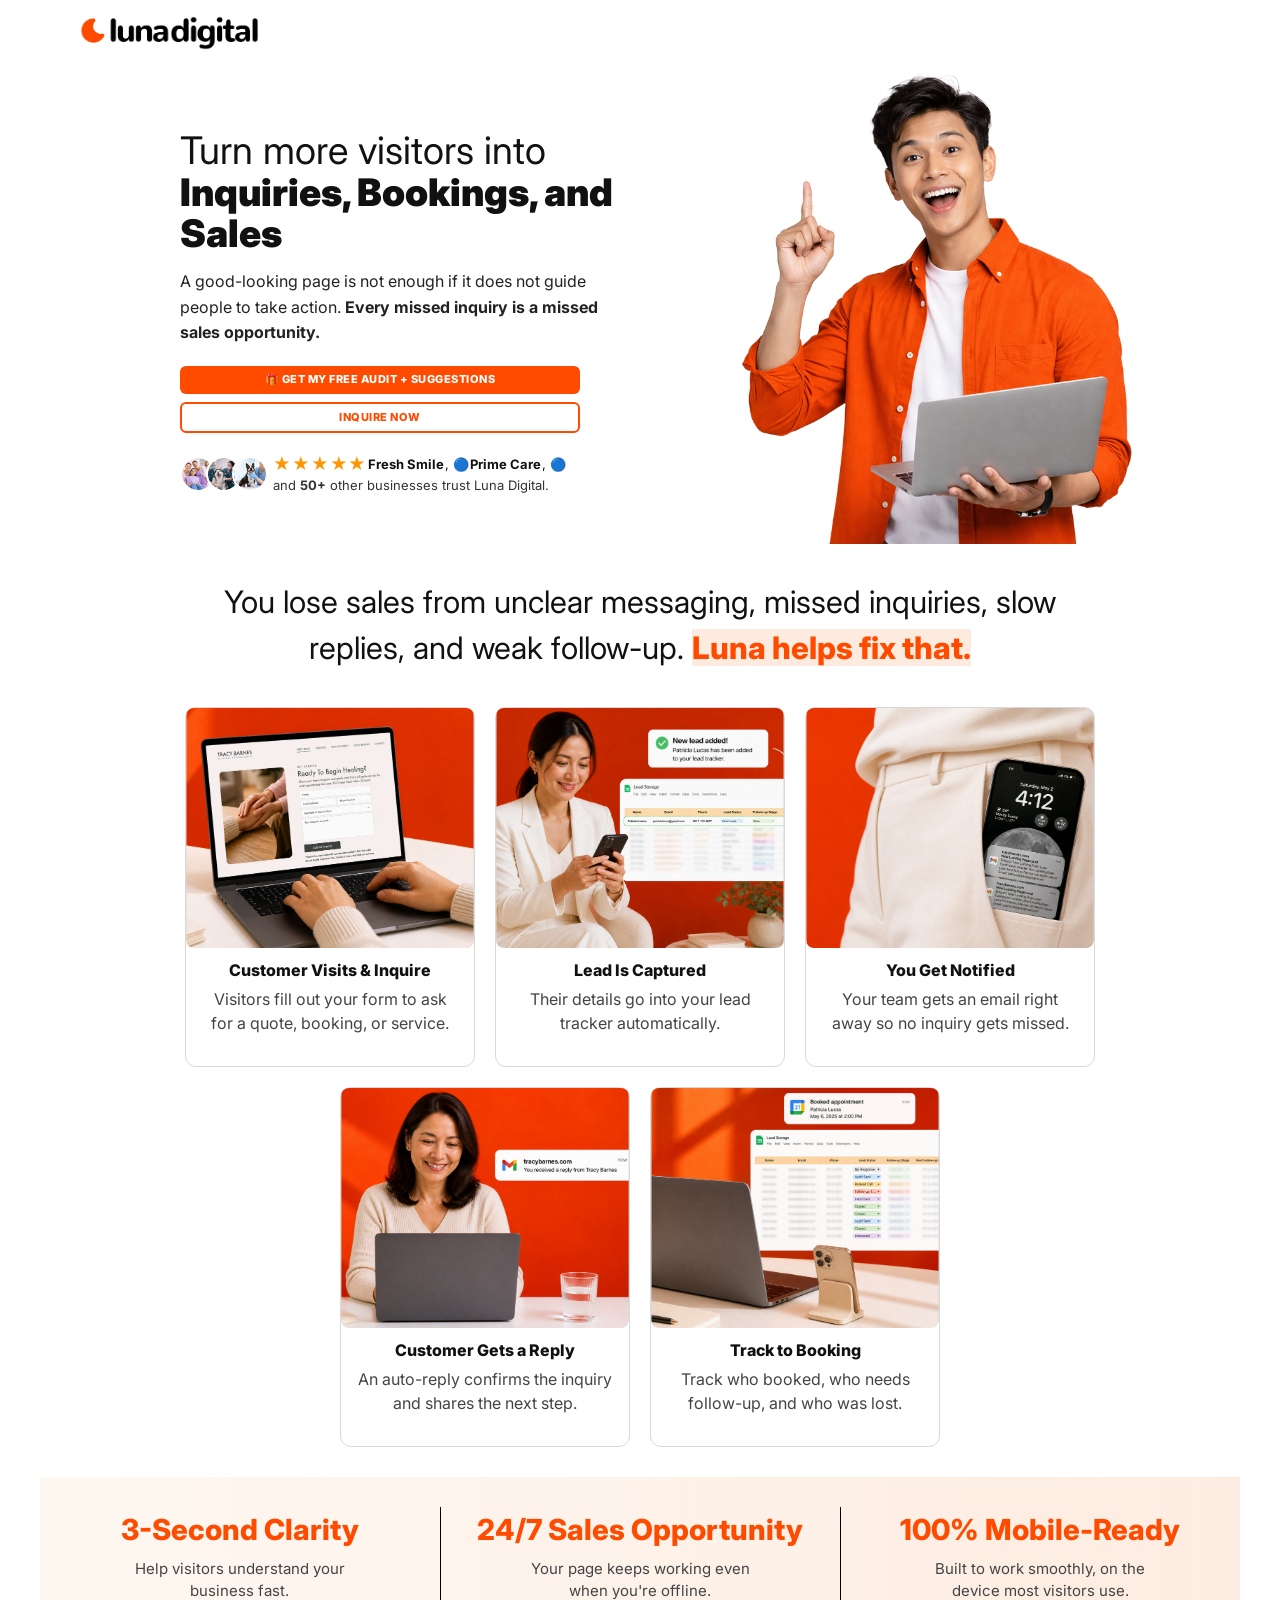
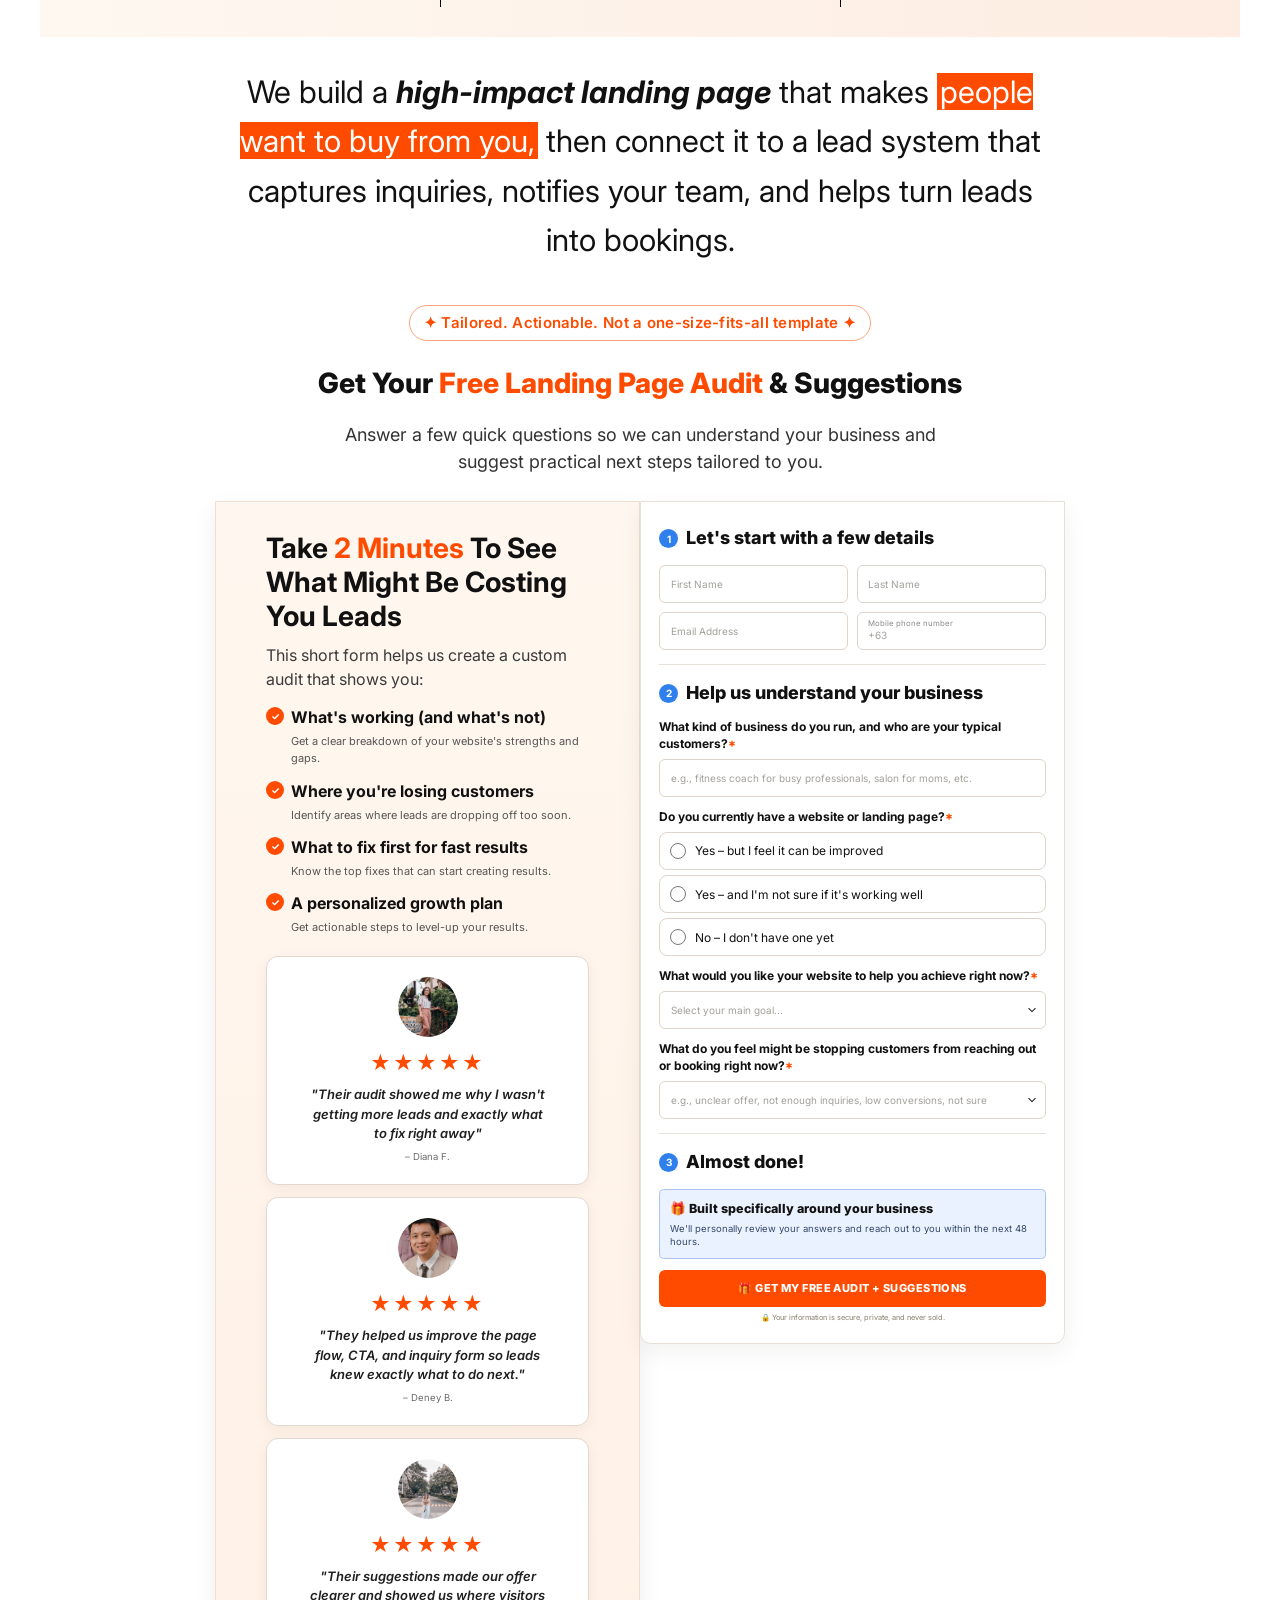
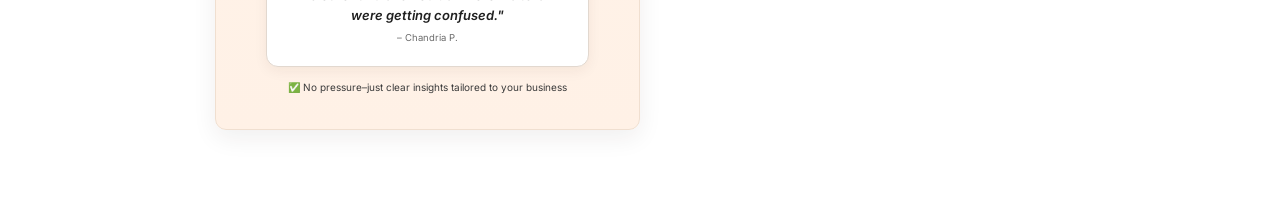
==== commit 3f57a4da: "fix form" ====
--- a/index.html
+++ b/index.html
@@ -243,7 +243,8 @@
                         <div class="form-step">
                             <p class="form-step-title"><span class="form-step-number">1</span>Let&#39;s start with a few details</p>
                             <div class="form-grid">
-                                <input type="text" name="fullName" placeholder="Your Name" aria-label="Your Name" required>
+                                <input type="text" name="firstName" placeholder="First Name" aria-label="First Name" required>
+                                <input type="text" name="lastName" placeholder="Last Name" aria-label="Last Name" required>
                                 <input type="email" name="email" placeholder="Email Address" aria-label="Email Address" required>
                                 <div class="mobile-input-field">
                                     <span class="mobile-input-label">Mobile phone number</span>
@@ -260,14 +261,20 @@
                             <label class="form-field-label" for="businessType">What kind of business do you run, and who are your typical customers?<span class="required-mark">*</span></label>
                             <input id="businessType" type="text" name="businessType" placeholder="e.g., fitness coach for busy professionals, salon for moms, etc." required>
 
-                            <label class="form-field-label" for="hasLandingPage">Do you currently have a live landing page?<span class="required-mark">*</span></label>
-                            <div class="select-field">
-                                <select id="hasLandingPage" name="hasLandingPage" required>
-                                    <option value="" selected disabled>Select your answer...</option>
-                                    <option value="Yes - but I feel it can be improved">Yes - but I feel it can be improved</option>
-                                    <option value="Yes - and I'm not sure if it's working well">Yes - and I am not sure if it is working well</option>
-                                    <option value="No - I don't have one yet">No - I do not have one yet</option>
-                                </select>
+                            <label class="form-field-label">Do you currently have a website or landing page?<span class="required-mark">*</span></label>
+                            <div class="radio-group" id="hasLandingPage" role="radiogroup">
+                                <label class="radio-option">
+                                    <input type="radio" name="hasLandingPage" value="Yes - but I feel it can be improved" required>
+                                    <span>Yes &#8211; <em>but I feel it can be improved</em></span>
+                                </label>
+                                <label class="radio-option">
+                                    <input type="radio" name="hasLandingPage" value="Yes - and I'm not sure if it's working well">
+                                    <span>Yes &#8211; <em>and I&#39;m not sure if it&#39;s working well</em></span>
+                                </label>
+                                <label class="radio-option">
+                                    <input type="radio" name="hasLandingPage" value="No - I don't have one yet">
+                                    <span>No &#8211; <em>I don&#39;t have one yet</em></span>
+                                </label>
                             </div>
 
                             <div id="websiteLinkField" class="conditional-field is-hidden" hidden>
@@ -275,7 +282,7 @@
                                 <input id="websiteLink" type="url" name="websiteLink" placeholder="https://yourwebsite.com">
                             </div>
 
-                            <label class="form-field-label" for="mainGoal">What are you focused right now?<span class="required-mark">*</span></label>
+                            <label class="form-field-label" for="mainGoal">What would you like your website to help you achieve right now?<span class="required-mark">*</span></label>
                             <div class="select-field">
                                 <select id="mainGoal" name="mainGoal" required>
                                     <option value="" selected disabled>Select your main goal...</option>
@@ -289,7 +296,7 @@
                             <label class="form-field-label" for="biggestBlocker">What do you feel might be stopping customers from reaching out or booking right now?<span class="required-mark">*</span></label>
                             <div class="select-field">
                                 <select id="biggestBlocker" name="biggestBlocker" required>
-                                    <option value="" selected disabled>e.g., unclear offer, not enough inquiries, not sure</option>
+                                    <option value="" selected disabled>e.g., unclear offer, not enough inquiries, low conversions, not sure</option>
                                     <option value="Unclear offer or messaging">Unclear offer or messaging</option>
                                     <option value="Not enough inquiries">Not enough inquiries</option>
                                     <option value="Low conversion rate">Low conversion rate</option>
--- a/style.css
+++ b/style.css
@@ -561,7 +561,7 @@
 
 .form-grid{
     display: grid;
-    grid-template-columns: 1fr;
+    grid-template-columns: 1fr 1fr;
     gap: .7rem;
 }
 
@@ -663,8 +663,48 @@
 
 .form-block--questions > .form-field-label:not(:first-of-type),
 .form-block--questions > .conditional-field + .form-field-label,
-.form-block--questions > .select-field + .form-field-label{
+.form-block--questions > .select-field + .form-field-label,
+.form-block--questions > .radio-group + .form-field-label{
     margin-top: 1.2rem;
+}
+
+/* Radio group */
+.radio-group{
+    display: flex;
+    flex-direction: column;
+    gap: .5rem;
+}
+
+.radio-option{
+    display: flex;
+    align-items: center;
+    gap: .9rem;
+    border: 1px solid #ddd5cb;
+    border-radius: .8rem;
+    padding: .85rem 1rem;
+    cursor: pointer;
+    font-size: 1.2rem;
+    color: #111;
+    background: #fff;
+    transition: border-color .15s;
+}
+
+.radio-option input[type="radio"]{
+    width: 1.6rem;
+    height: 1.6rem;
+    accent-color: #FF4B00;
+    flex-shrink: 0;
+    cursor: pointer;
+}
+
+.radio-option:has(input:checked){
+    border-color: #FF4B00;
+    background: #fff8f5;
+}
+
+.radio-option em{
+
+    font-style: normal;
 }
 
 .form-summary-box{
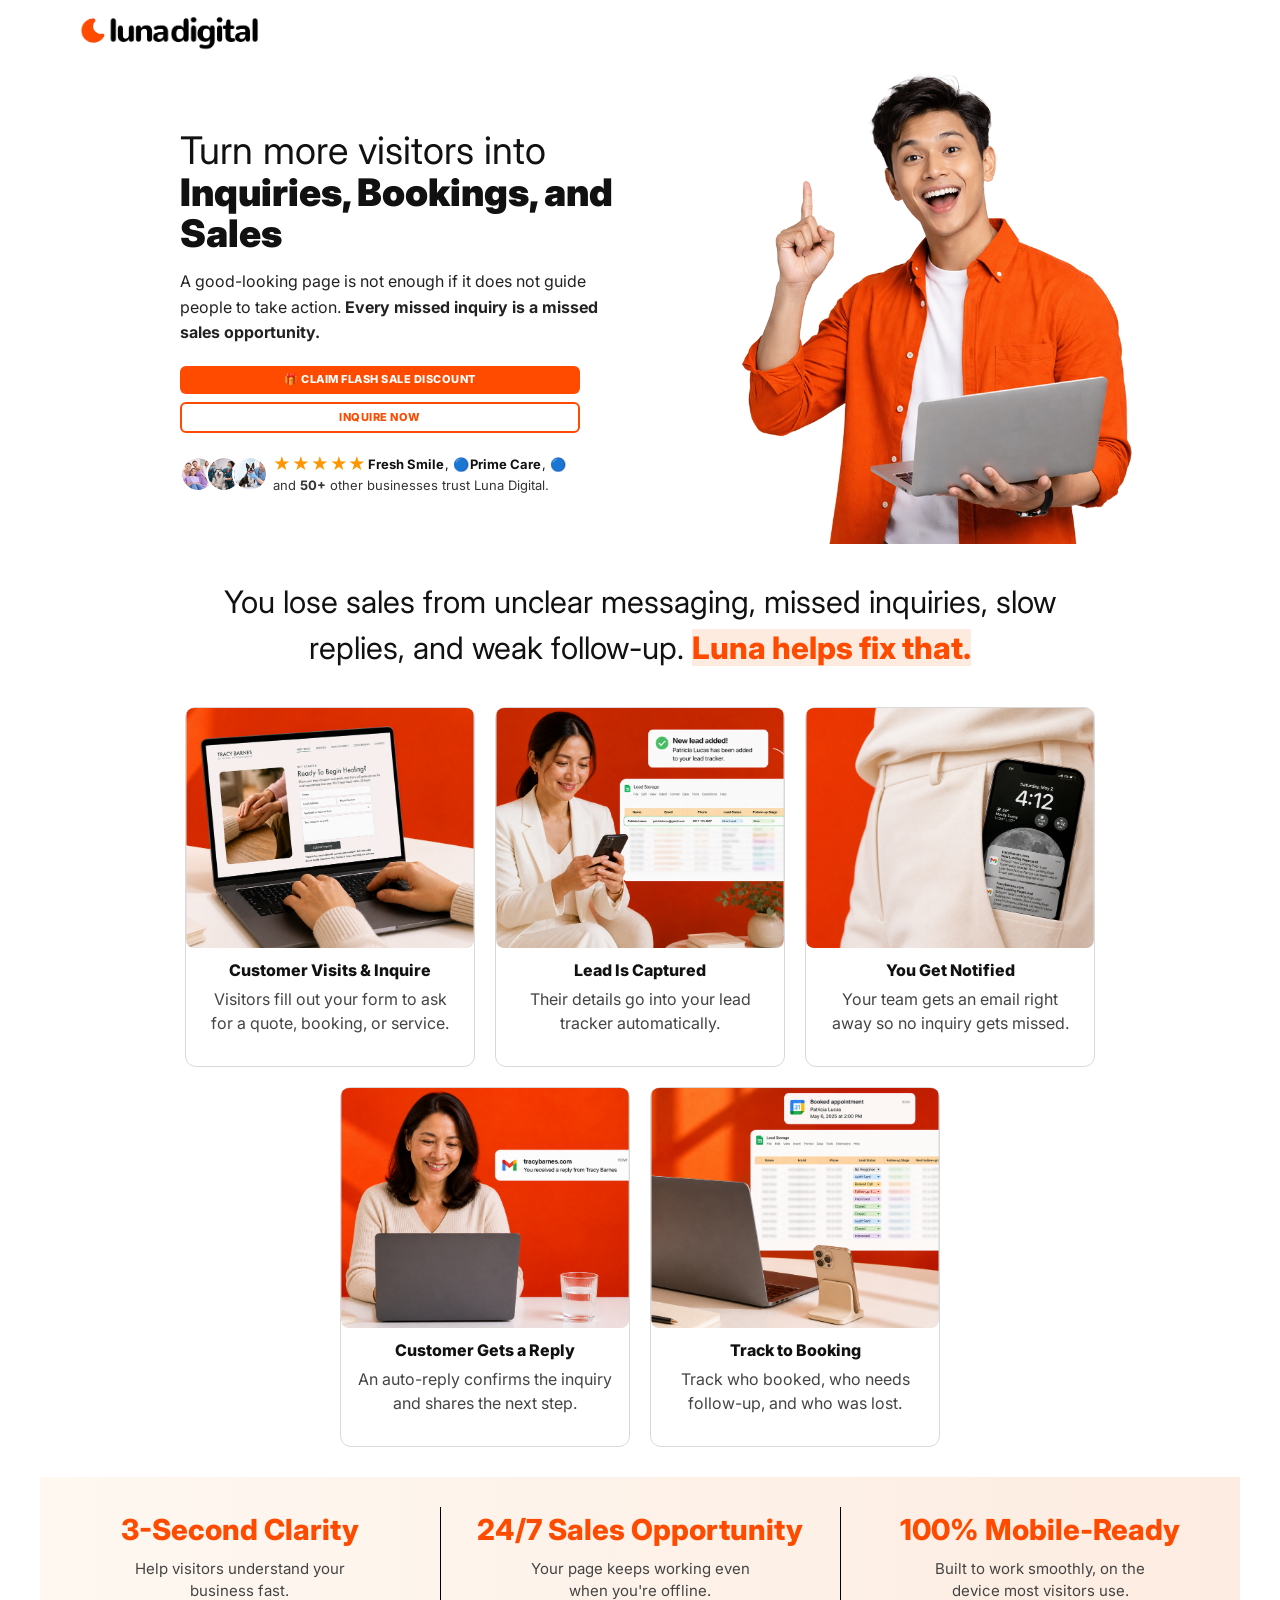
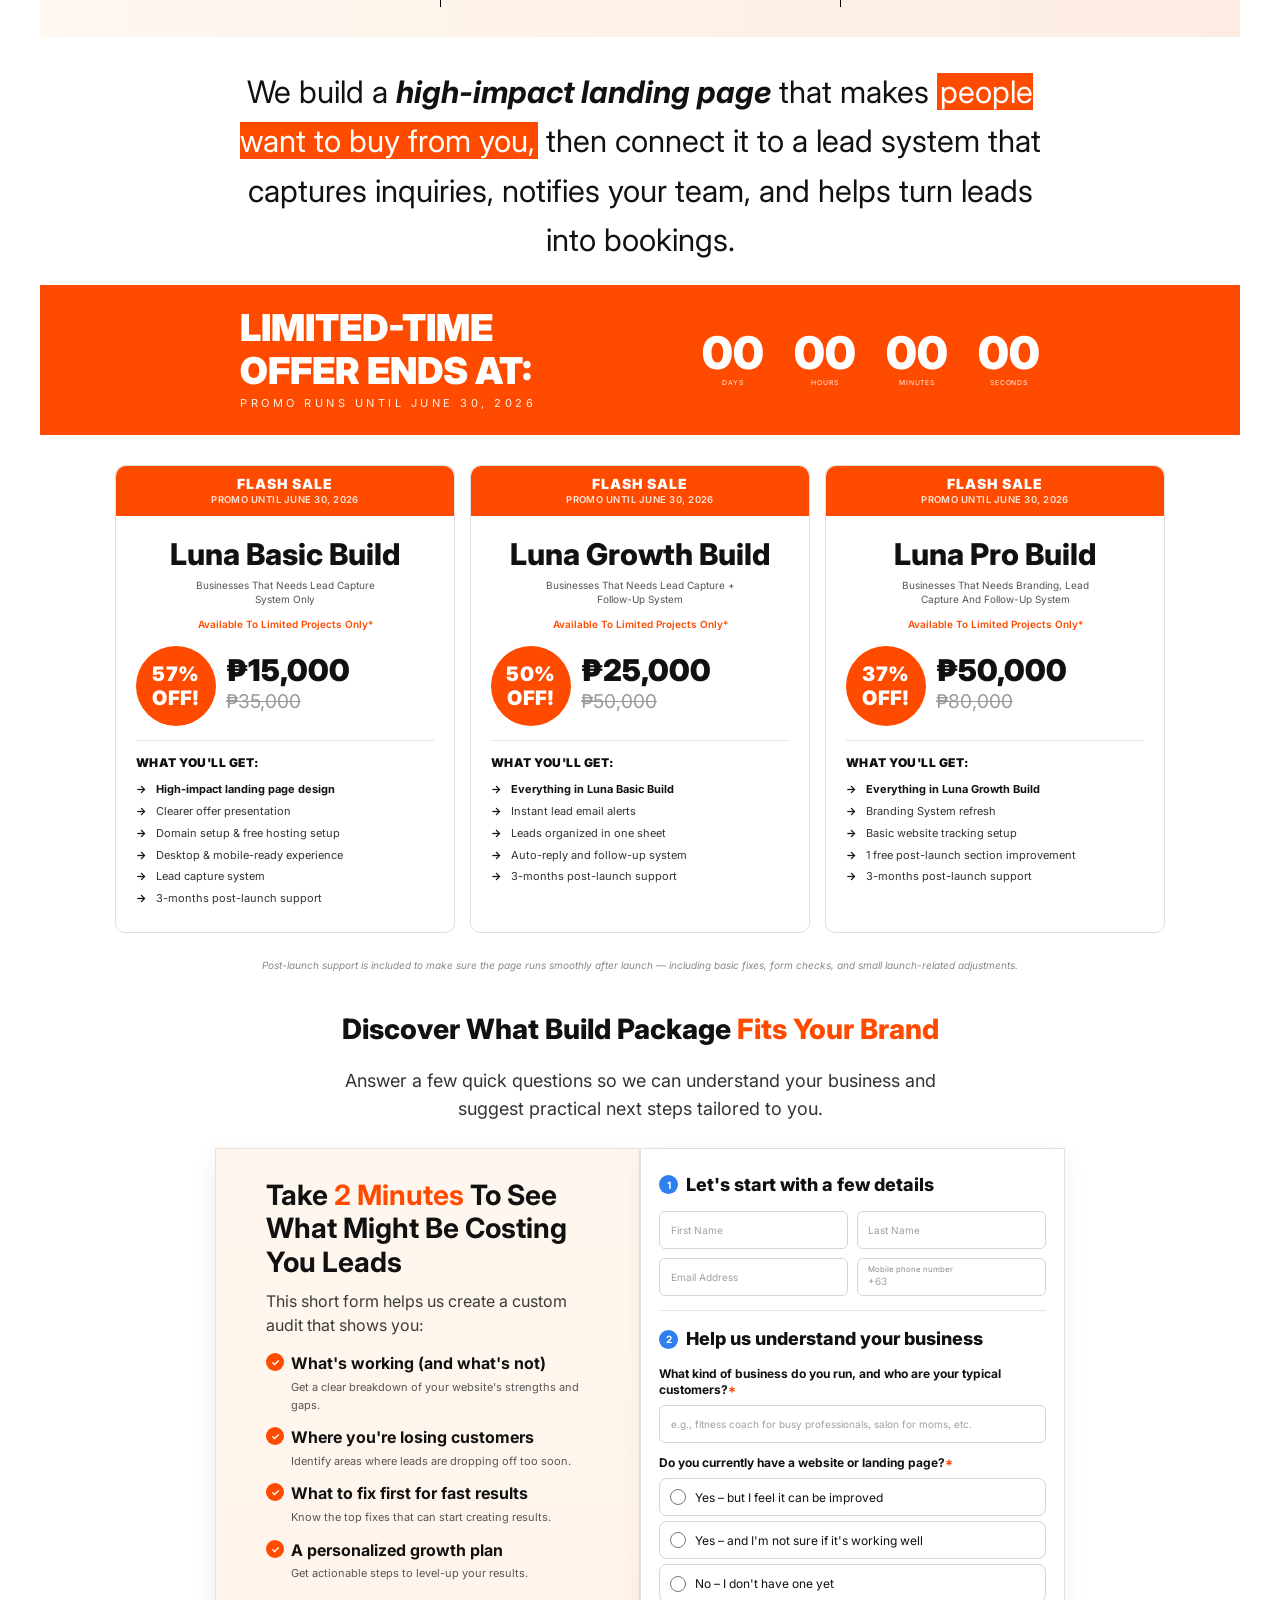
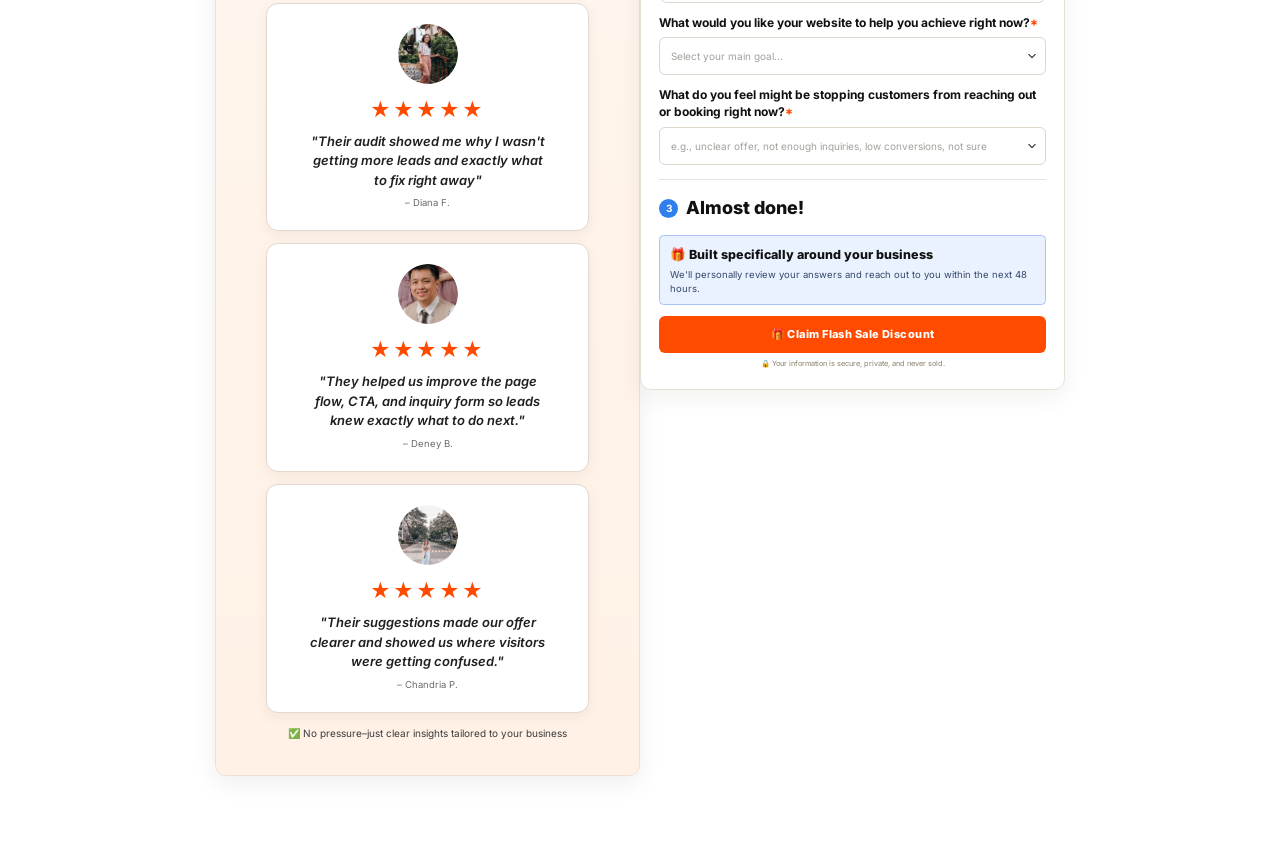
==== commit 235827f0: "finish promo page" ====
--- a/index.html
+++ b/index.html
@@ -46,7 +46,7 @@
                 <p class="hero-description">A good-looking page is not enough if it does not guide people to take action. <strong>Every missed inquiry is a missed sales opportunity.</strong></p>
 
                 <div class="cta-box hero-cta">
-                    <a class="cta-link cta-left left-desktop" href="#form">🎁 Get My Free Audit + Suggestions</a>
+                    <a class="cta-link cta-left left-desktop" href="#form">🎁 Claim Flash Sale Discount</a>
                     <a class="cta-link cta-right js-open-messenger" href="https://www.facebook.com/messages/t/930938550107926?text=Hi%20I%20want%20to%20know%20more%20about%20your%20services">INQUIRE NOW</a>
                 </div>
 
@@ -151,13 +151,128 @@
           </div>
         </section>
 
+        <!-- PRICING SECTION -->
+        <section class="pricing-section">
+          <div class="pricing-container">
+
+            <!-- Countdown Banner -->
+            <div class="pricing-countdown">
+              <div class="countdown-label">
+                <p class="countdown-label-main">LIMITED-TIME<br class="cd-br"> OFFER ENDS AT:</p>
+                <p class="countdown-label-sub">PROMO RUNS UNTIL JUNE 30, 2026</p>
+              </div>
+              <div class="countdown-units">
+                <div class="countdown-unit">
+                  <span class="countdown-val" id="cd-days">60</span>
+                  <span class="countdown-unit-lbl">DAYS</span>
+                </div>
+                <div class="countdown-unit">
+                  <span class="countdown-val" id="cd-hours">00</span>
+                  <span class="countdown-unit-lbl">HOURS</span>
+                </div>
+                <div class="countdown-unit">
+                  <span class="countdown-val" id="cd-minutes">00</span>
+                  <span class="countdown-unit-lbl">MINUTES</span>
+                </div>
+                <div class="countdown-unit">
+                  <span class="countdown-val" id="cd-seconds">00</span>
+                  <span class="countdown-unit-lbl">SECONDS</span>
+                </div>
+              </div>
+            </div>
+
+            <!-- Pricing Cards -->
+            <div class="pricing-cards">
+
+              <div class="pricing-card">
+                <div class="pricing-ribbon"><span>FLASH SALE<small>PROMO UNTIL JUNE 30, 2026</small></span></div>
+                <div class="pricing-card-inner">
+                  <h3 class="pricing-card-title">Luna Basic Build</h3>
+                  <p class="pricing-card-sub">Businesses That Needs Lead Capture System Only</p>
+                  <p class="pricing-avail">Available To Limited Projects Only*</p>
+                  <div class="pricing-price-row">
+                    <div class="pricing-off-badge">57%<br>OFF!</div>
+                    <div class="pricing-price-info">
+                      <p class="pricing-price">&#8369;15,000</p>
+                      <p class="pricing-og-price">&#8369;35,000</p>
+                    </div>
+                  </div>
+                  <hr class="pricing-hr">
+                  <p class="pricing-features-heading">WHAT YOU'LL GET:</p>
+                  <ul class="pricing-features">
+                    <li>High-impact landing page design</li>
+                    <li>Clearer offer presentation</li>
+                    <li>Domain setup &amp; free hosting setup</li>
+                    <li>Desktop &amp; mobile-ready experience</li>
+                    <li>Lead capture system</li>
+                    <li>3-months post-launch support</li>
+                  </ul>
+                </div>
+              </div>
+
+              <div class="pricing-card">
+                <div class="pricing-ribbon"><span>FLASH SALE<small>PROMO UNTIL JUNE 30, 2026</small></span></div>
+                <div class="pricing-card-inner">
+                  <h3 class="pricing-card-title">Luna Growth Build</h3>
+                  <p class="pricing-card-sub">Businesses That Needs Lead Capture + Follow-Up System</p>
+                  <p class="pricing-avail">Available To Limited Projects Only*</p>
+                  <div class="pricing-price-row">
+                    <div class="pricing-off-badge">50%<br>OFF!</div>
+                    <div class="pricing-price-info">
+                      <p class="pricing-price">&#8369;25,000</p>
+                      <p class="pricing-og-price">&#8369;50,000</p>
+                    </div>
+                  </div>
+                  <hr class="pricing-hr">
+                  <p class="pricing-features-heading">WHAT YOU'LL GET:</p>
+                  <ul class="pricing-features">
+                    <li>Everything in Luna Basic Build</li>
+                    <li>Instant lead email alerts</li>
+                    <li>Leads organized in one sheet</li>
+                    <li>Auto-reply and follow-up system</li>
+                    <li>3-months post-launch support</li>
+                  </ul>
+                </div>
+              </div>
+
+              <div class="pricing-card">
+                <div class="pricing-ribbon"><span>FLASH SALE<small>PROMO UNTIL JUNE 30, 2026</small></span></div>
+                <div class="pricing-card-inner">
+                  <h3 class="pricing-card-title">Luna Pro Build</h3>
+                  <p class="pricing-card-sub">Businesses That Needs Branding, Lead Capture And Follow-Up System</p>
+                  <p class="pricing-avail">Available To Limited Projects Only*</p>
+                  <div class="pricing-price-row">
+                    <div class="pricing-off-badge">37%<br>OFF!</div>
+                    <div class="pricing-price-info">
+                      <p class="pricing-price">&#8369;50,000</p>
+                      <p class="pricing-og-price">&#8369;80,000</p>
+                    </div>
+                  </div>
+                  <hr class="pricing-hr">
+                  <p class="pricing-features-heading">WHAT YOU'LL GET:</p>
+                  <ul class="pricing-features">
+                    <li>Everything in Luna Growth Build</li>
+                    <li>Branding System refresh</li>
+                    <li>Basic website tracking setup</li>
+                    <li>1 free post-launch section improvement</li>
+                    <li>3-months post-launch support</li>
+                  </ul>
+                </div>
+              </div>
+
+            </div>
+
+            <p class="pricing-support-note">Post-launch support is included to make sure the page runs smoothly after launch — including basic fixes, form checks, and small launch-related adjustments.</p>
+
+          </div>
+        </section>
+
         <!-- FORM SECTION -->
         <section id="section-form" class="form">
             <div class="form-container">
 
                 <div class="form-header">
-                    <p class="form-badge">&#10022; Tailored. Actionable. Not a one-size-fits-all template &#10022;</p>
-                    <h2 class="form-title">Get Your <span>Free Landing Page Audit</span> &amp; Suggestions</h2>
+                    <h2 class="form-title">Discover What Build Package <span>Fits Your Brand</span></h2>
                     <p class="form-subtitle">Answer a few quick questions so we can understand your business and suggest practical next steps tailored to you.</p>
                 </div>
 
@@ -316,7 +431,7 @@
                                 <p class="form-summary-copy">We&#39;ll personally review your answers and reach out to you within the next 48 hours.</p>
                             </div>
 
-                            <button class="form-submit" type="submit">&#127873; GET MY FREE AUDIT + SUGGESTIONS</button>
+                            <button class="form-submit" type="submit">&#127873; Claim Flash Sale Discount</button>
                             <p class="form-security-note">&#128274; Your information is secure, private, and never sold.</p>
                         </div>
 
--- a/style.css
+++ b/style.css
@@ -127,6 +127,7 @@
     gap: .5rem;
     margin-top: 2rem;
     padding-bottom: 2.5rem;
+    justify-content: center;
 }
 
 .hero-rating-avatars{
@@ -151,10 +152,11 @@
     display: flex;
     flex-direction: column;
     gap: .1rem;
+    
 }
 
 .hero-rating-top{
-    font-size: 1.2rem;
+    font-size: 1rem;
     line-height: 1.35;
     color: #111;
     display: flex;
@@ -164,11 +166,11 @@
 .hero-stars{
     color: #FF9500;
     letter-spacing: .05em;
-    font-size: 2rem;
+    font-size: 1.5rem;
 }
 
 .hero-rating-bottom{
-    font-size: 1.2rem;
+    font-size: 1rem;
     line-height: 1.35;
     color: #333;
 }
@@ -334,6 +336,269 @@
     background-color: #FF4B00;
     color: #fff;
     padding: 0 .3rem;
+}
+
+/* ── PRICING SECTION ── */
+.pricing-section{
+    padding: 0 0 0rem;
+}
+
+/* Countdown banner */
+.cd-br{ display: none; }
+
+.pricing-countdown{
+    background-color: #FF4B00;
+    display: flex;
+    flex-direction: column;
+    align-items: center;
+    text-align: center;
+    padding: 2rem 2.4rem 2.2rem;
+    gap: 0;
+}
+
+.countdown-label{
+    flex-shrink: 0;
+}
+
+.countdown-label-main{
+    font-size: 2rem;
+    font-weight: 900;
+    color: #fff;
+    line-height: 1.15;
+    text-transform: uppercase;
+    margin-bottom: .3rem;
+}
+
+.countdown-label-sub{
+    font-size: 1rem;
+    color: rgba(255,255,255,.9);
+    letter-spacing: 3px;
+    text-transform: uppercase;
+    margin-bottom: 1rem;
+}
+
+.countdown-units{
+    display: flex;
+    flex-direction: row;
+    justify-content: center;
+    gap: 2.5rem;
+    width: 100%;
+}
+
+.countdown-unit{
+    display: flex;
+    flex-direction: column;
+    align-items: center;
+}
+
+.countdown-val{
+    font-size: 3.6rem;
+    font-weight: 900;
+    color: #fff;
+    line-height: 1;
+}
+
+.countdown-unit-lbl{
+    font-size: .68rem;
+    color: rgba(255,255,255,.9);
+    letter-spacing: .14em;
+    text-transform: uppercase;
+    margin-top: .3rem;
+}
+
+/* Pricing cards */
+.pricing-cards{
+    display: flex;
+    overflow-x: auto;
+    scroll-snap-type: x mandatory;
+    -webkit-overflow-scrolling: touch;
+    gap: 1.6rem;
+    padding: 3rem 2.4rem 2.5rem;
+    scrollbar-width: none;
+}
+
+.pricing-cards::-webkit-scrollbar{
+    display: none;
+}
+
+.pricing-card{
+    flex: 0 0 28rem;
+    width: 28rem;
+    scroll-snap-align: start;
+    background: #fff;
+    border: 1.5px solid #ddd;
+    border-radius: 1rem;
+    position: relative;
+    overflow: visible;
+}
+
+/* Flash Sale ribbon */
+.pricing-ribbon{
+    position: absolute;
+    top: 0;
+    left: 0;
+    width: 100%;
+    height: auto;
+    overflow: visible;
+    border-radius: 1rem 1rem 0 0;
+    z-index: 1;
+    pointer-events: none;
+}
+
+.pricing-ribbon span{
+    position: static;
+    display: flex;
+    flex-direction: column;
+    align-items: center;
+    justify-content: center;
+    gap: .2rem;
+    width: 100%;
+    background: #FF4B00;
+    color: #fff;
+    font-size: 1.4rem;
+    font-weight: 900;
+    padding: 1rem 1.5rem;
+    transform: none;
+    line-height: 1.2;
+    letter-spacing: .06em;
+    text-transform: uppercase;
+    border-radius: 1rem 1rem 0 0;
+    text-align: center;
+}
+
+.pricing-ribbon span small{
+    display: block;
+    font-size: .95rem;
+    font-weight: 600;
+    letter-spacing: .05em;
+    margin-top: 0;
+    text-transform: uppercase;
+    opacity: .85;
+}
+
+.pricing-card-inner{
+    padding: 7rem 2rem 2.5rem;
+}
+
+.pricing-card-title{
+    font-size: 2.2rem;
+    font-weight: 800;
+    color: #111;
+    text-align: center;
+    padding-left: 0;
+    margin-bottom: .6rem;
+    line-height: 1.2;
+}
+
+.pricing-card-sub{
+    font-size: 1.2rem;
+    color: #555;
+    text-align: center;
+    line-height: 1.4;
+    margin-bottom: .8rem;
+}
+
+.pricing-avail{
+    font-size: 1rem;
+    color: #FF4B00;
+    font-weight: 600;
+    text-align: center;
+    margin-bottom: 1.4rem;
+}
+
+.pricing-price-row{
+    display: flex;
+    align-items: baseline;
+    gap: 1rem;
+    margin-bottom: 1.4rem;
+}
+
+.pricing-off-badge{
+    display: flex;
+    align-items: center;
+    justify-content: center;
+    background: #FF4B00;
+    color: #fff;
+    font-size: 1.4rem;
+    font-weight: 900;
+    line-height: 1.2;
+    text-align: center;
+    border-radius: 50%;
+    width: 6rem;
+    height: 6rem;
+    flex-shrink: 0;
+    letter-spacing: .02em;
+}
+
+.pricing-price-info{
+    display: flex;
+    flex-direction: column;
+    align-items: flex-start;
+    gap: .2rem;
+}
+
+.pricing-price{
+    font-size: 3.8rem;
+    font-weight: 900;
+    color: #111;
+    line-height: 1;
+}
+
+.pricing-og-price{
+    font-size: 1.6rem;
+    color: #999;
+    text-decoration: line-through;
+}
+
+.pricing-hr{
+    border: none;
+    border-top: 1px solid #e5e5e5;
+    margin: 1.2rem 0;
+}
+
+.pricing-features-heading{
+    font-size: 1.2rem;
+    font-weight: 900;
+    color: #111;
+    margin-bottom: 1rem;
+    letter-spacing: .04em;
+}
+
+.pricing-features{
+    list-style: none;
+    display: flex;
+    flex-direction: column;
+    gap: .65rem;
+}
+
+.pricing-features li{
+    font-size: 1.2rem;
+    color: #333;
+    line-height: 1.4;
+    padding-left: 2rem;
+    position: relative;
+}
+
+.pricing-features li:first-child{
+    font-weight: 700;
+    color: #111;
+}
+
+.pricing-features li::before{
+    content: "→";
+    position: absolute;
+    left: 0;
+    color: #111;
+    font-weight: 700;
+}
+
+.pricing-support-note{
+    font-size: 1rem;
+    color: #888;
+    text-align: center;
+    line-height: 1.55;
+    font-style: italic;
+    padding: 0 2.4rem 1rem;
 }
 
 /* ── FORM SECTION ── */
@@ -369,6 +634,8 @@
     font-weight: 800;
     color: #111;
     margin-bottom: .8rem;
+    width: 28rem;
+    margin: 0 auto .8rem;
 }
 
 .form-title span{
--- a/query.css
+++ b/query.css
@@ -207,6 +207,87 @@
     font-size: 2.2rem;
 }
 
+/* Pricing */
+.cd-br{ display: inline; }
+
+.pricing-countdown{
+    flex-direction: row;
+    align-items: center;
+    text-align: left;
+    padding: 1.8rem 12rem;
+    gap: 2rem;
+}
+
+.countdown-label-main{
+    font-size: 2rem;
+}
+
+.countdown-label-sub{
+    margin-bottom: 0;
+    font-size: .6rem;
+     letter-spacing: 1.89px;
+}
+
+.countdown-units{
+    flex: 1;
+    justify-content: flex-end;
+    gap: 2rem;
+    width: auto;
+}
+
+.countdown-val{
+    font-size: 3rem;
+}
+
+.pricing-cards{
+    display: flex;
+    flex-wrap: wrap;
+    justify-content: center;
+    gap: 1.5rem;
+    overflow-x: visible;
+    padding: 3rem 2rem 2.5rem;
+}
+
+.pricing-card{
+    flex: 0 0 23rem;
+    width: 23rem;
+    scroll-snap-align: none;
+}
+
+.pricing-card-inner{
+    padding: 7rem 1.4rem 2rem;
+}
+
+.pricing-card-title{
+    font-size: 2rem;
+}
+
+.pricing-card-sub{
+    font-size: 1.1rem;
+}
+
+.pricing-price{
+    font-size: 3rem;
+}
+
+.pricing-og-price{
+    font-size: 1.3rem;
+}
+
+.pricing-off-badge{
+    width: 5rem;
+    height: 5rem;
+    font-size: 1.1rem;
+}
+
+.pricing-features li{
+    font-size: 1.1rem;
+}
+
+.pricing-support-note{
+    padding: 0 2rem 1rem;
+}
+
 /* Form */
 .form-container{
     max-width: 100rem;
@@ -216,6 +297,7 @@
 
 .form-title{
     font-size: 2.8rem;
+    width: auto;
 }
 
 .form-subtitle{
@@ -475,7 +557,41 @@
     font-size: 2.7rem;
 }
 
-/* Form */
+/* Pricing */
+.pricing-countdown{
+    padding: 2rem 16rem;
+}
+
+.countdown-label-main{
+    font-size: 3.1rem;
+}
+
+.countdown-label-sub{
+    font-size: .8rem;
+    letter-spacing: 3.52px;
+}
+
+.countdown-units{
+    gap: 2.5rem;
+}
+
+.countdown-val{
+    font-size: 3.4rem;
+}
+
+.pricing-cards{
+    padding: 3rem 4rem 2.5rem;
+}
+
+.pricing-card{
+    flex: 0 0 30rem;
+    width: 30rem;
+}
+
+.pricing-card-inner{
+    padding: 7rem 2rem 2.5rem;
+}
+
 .form-container{
     max-width: 100rem;
     margin: 0 auto;
@@ -750,6 +866,69 @@
     font-size: 3.1rem;
 }
 
+/* Pricing */
+.pricing-countdown{
+    padding: 2.2rem 20rem;
+}
+
+.countdown-label-main{
+    font-size: 3.7rem;
+}
+
+.countdown-label-sub{
+       font-size: 1.1rem;
+       letter-spacing: 3.5px;
+}
+
+.countdown-units{
+    gap: 3rem;
+}
+
+.countdown-val{
+    font-size: 4.5rem;
+}
+
+.pricing-cards{
+    padding: 3rem 5rem 2.5rem;
+}
+
+.pricing-card-title{
+    font-size: 3rem;
+}
+
+.pricing-card-sub{
+    width: 20rem;
+    font-size: 1rem;
+    margin: 0 auto 1rem;
+}
+
+.pricing-card{
+    flex: 0 0 34rem;
+    width: 34rem;
+}
+
+.pricing-card-inner{
+    padding: 7rem 2rem 2.5rem;
+}
+
+.pricing-price{
+    font-size: 3rem;
+}
+
+.pricing-og-price{
+    font-size: 1.9rem;
+}
+
+.pricing-off-badge{
+    font-size: 2rem;
+        width: 8rem;
+    height: 8rem;
+}
+
+.pricing-support-note{
+    padding: 0 5rem 1rem;
+}
+
 /* Form */
 .form-container{
     max-width: 120rem;
@@ -1045,6 +1224,63 @@
     font-size: 3.7rem;
 }
 
+/* Pricing */
+.pricing-countdown{
+    padding: 2.4rem 22rem;
+}
+
+.countdown-label-main{
+    font-size: 3.7rem;
+}
+
+.countdown-label-sub{
+       font-size: 1.1rem;
+       letter-spacing: 3.4px;
+}
+
+.countdown-units{
+    gap: 3.5rem;
+}
+
+.countdown-val{
+    font-size: 4.5rem;
+}
+
+.pricing-cards{
+    padding: 3rem 6rem 2.5rem;
+}
+
+.pricing-card{
+    flex: 0 0 41rem;
+    width: 39rem;
+}
+
+.pricing-card-sub{
+    width: 22rem;
+    margin: 0 auto 1rem;
+    font-size: 1.2rem;
+}
+
+.pricing-card-inner{
+    padding: 7rem 2rem 2.5rem;
+}
+
+.pricing-support-note{
+    padding: 0 6rem 1rem;
+}
+
+.pricing-card-title{
+    font-size: 3.6rem;
+}
+.pricing-price{
+    font-size: 4rem;
+}
+.pricing-off-badge{
+    width: 8rem;
+    height: 8rem;
+    font-size: 2rem;
+}
+
 /* Form */
 .form-container{
     max-width: 120rem;
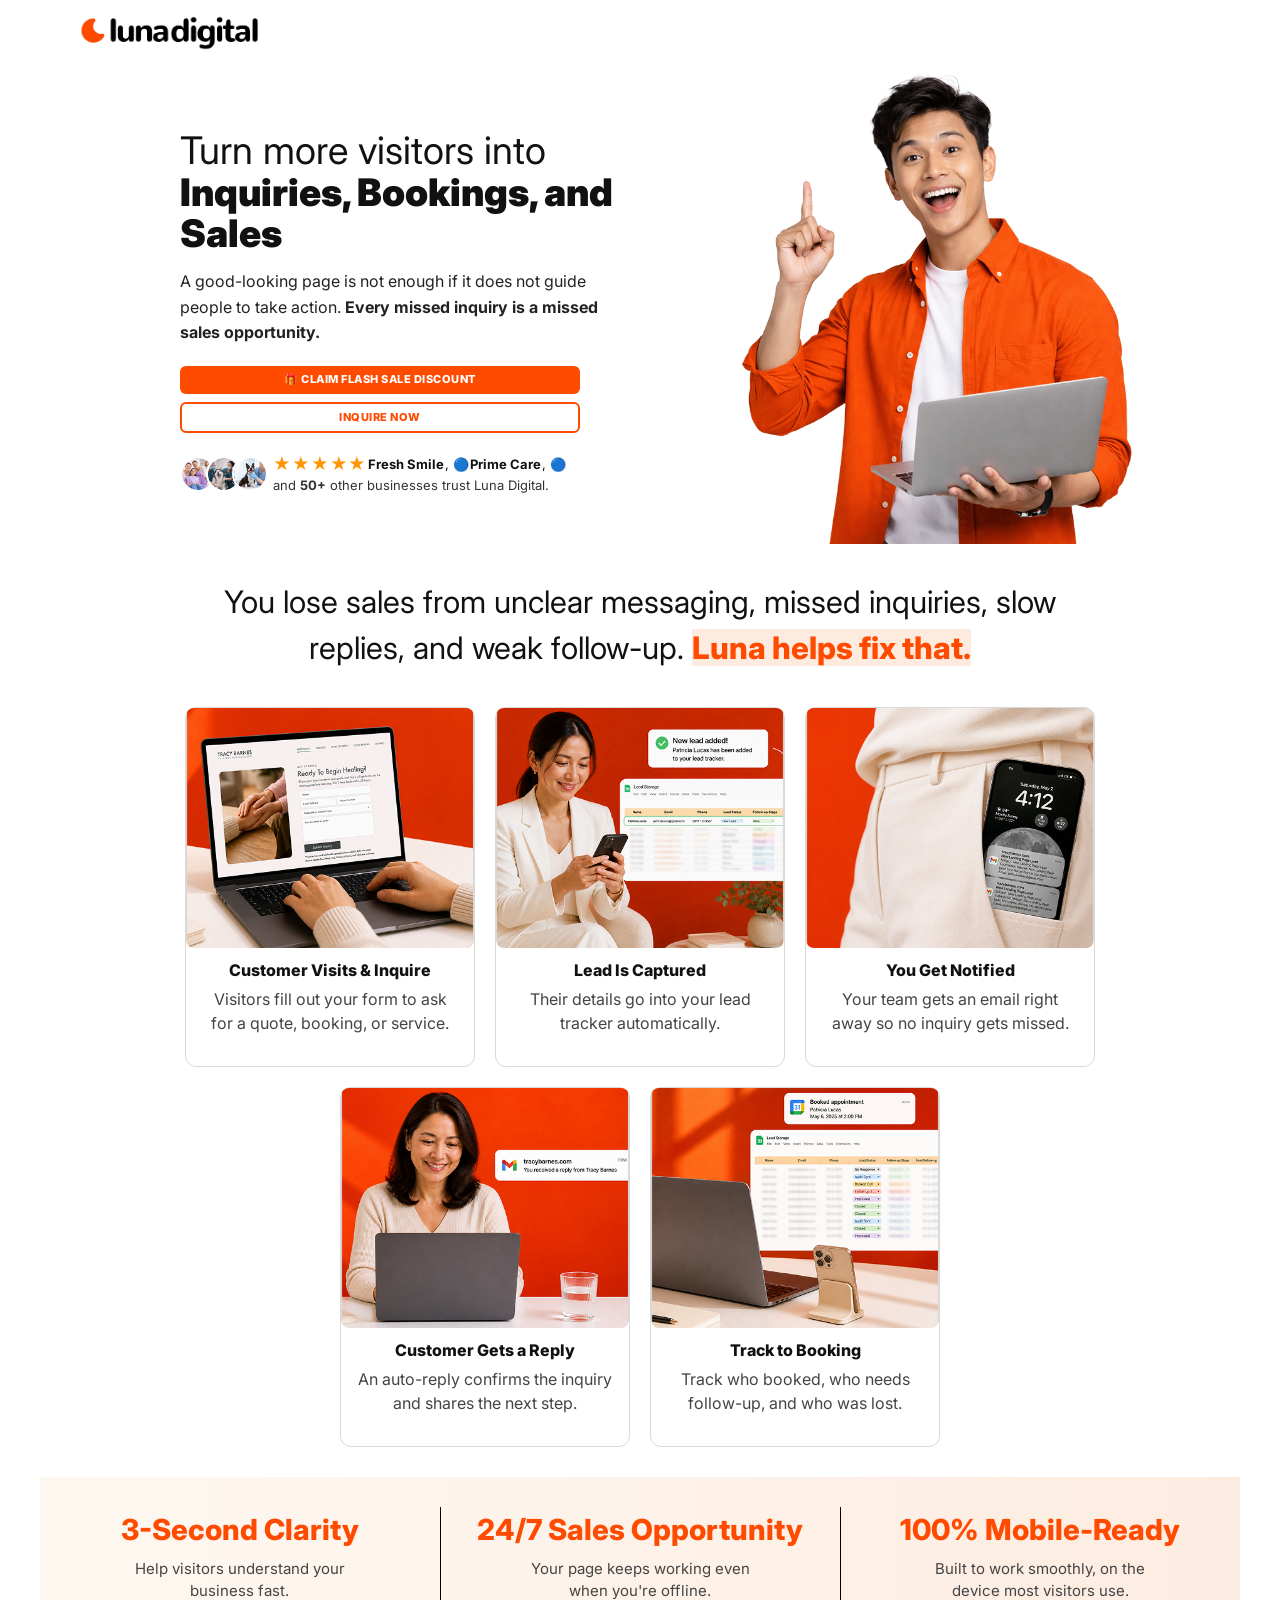
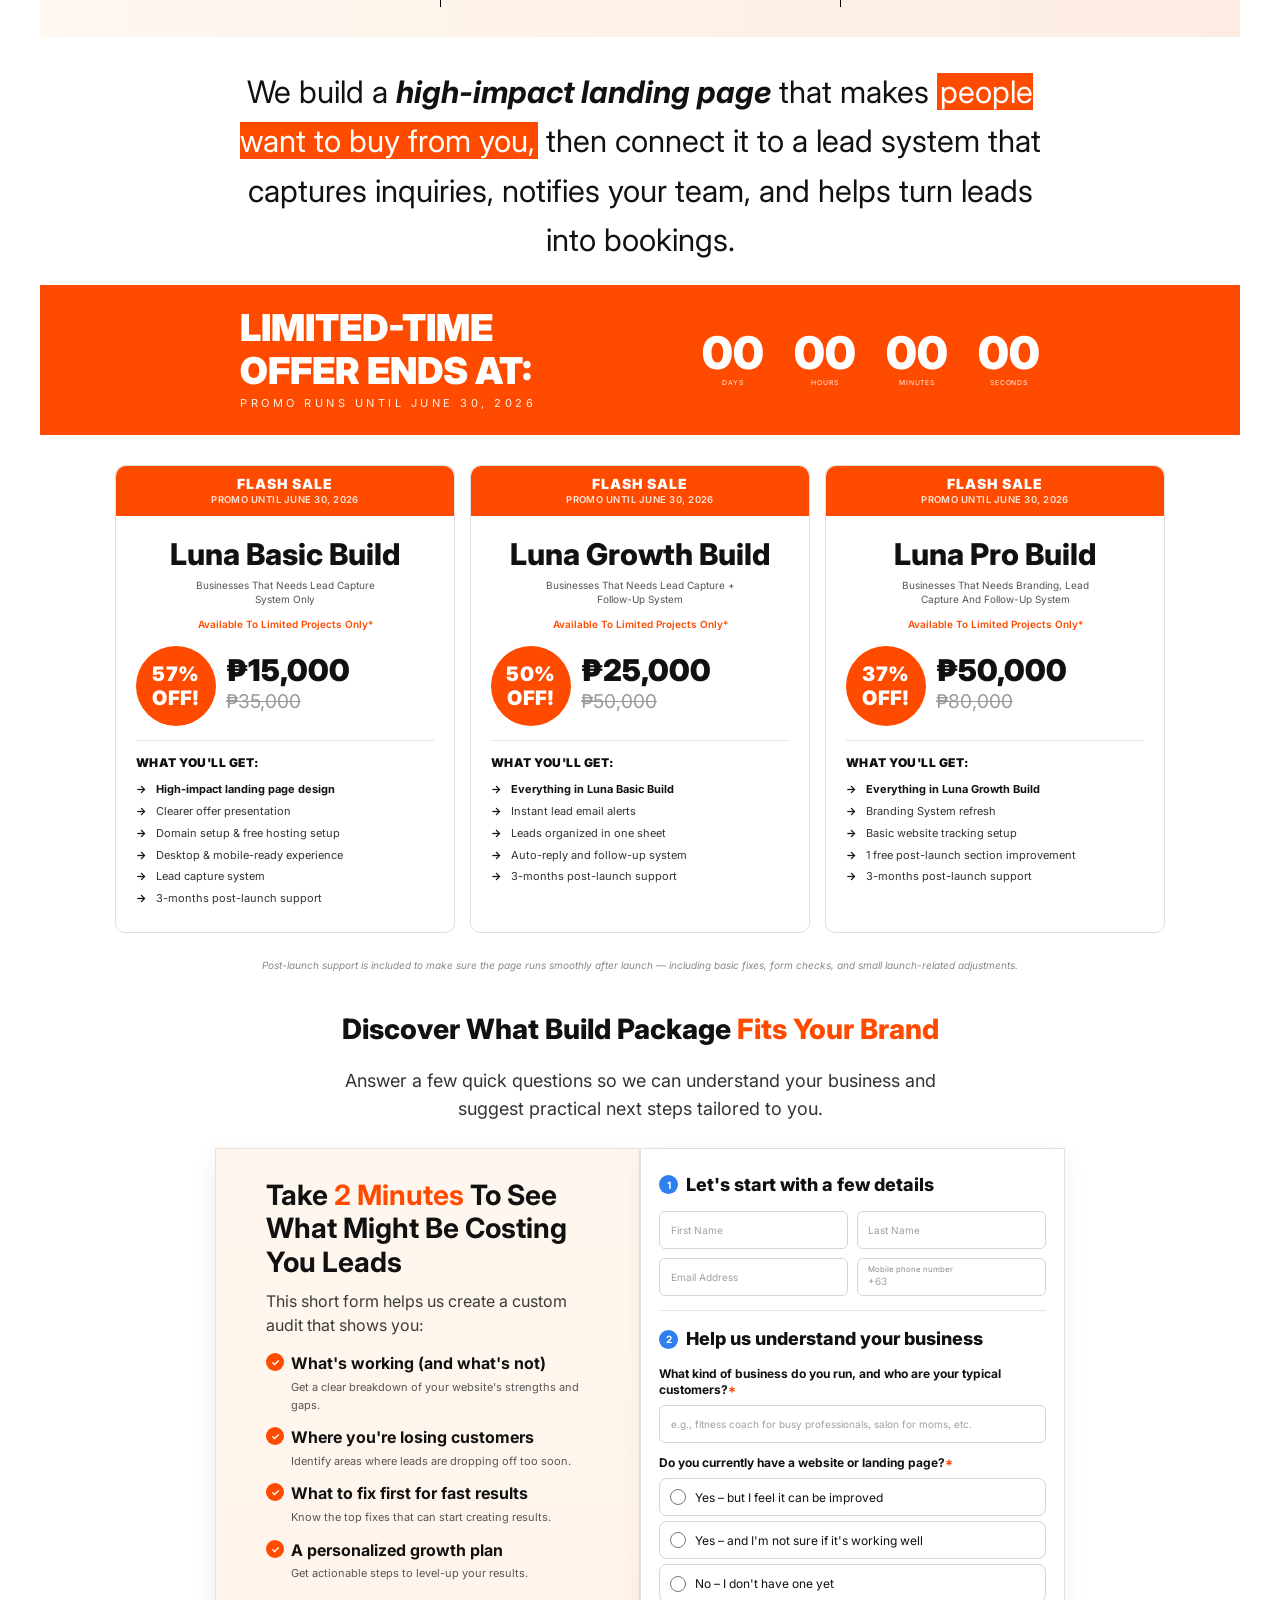
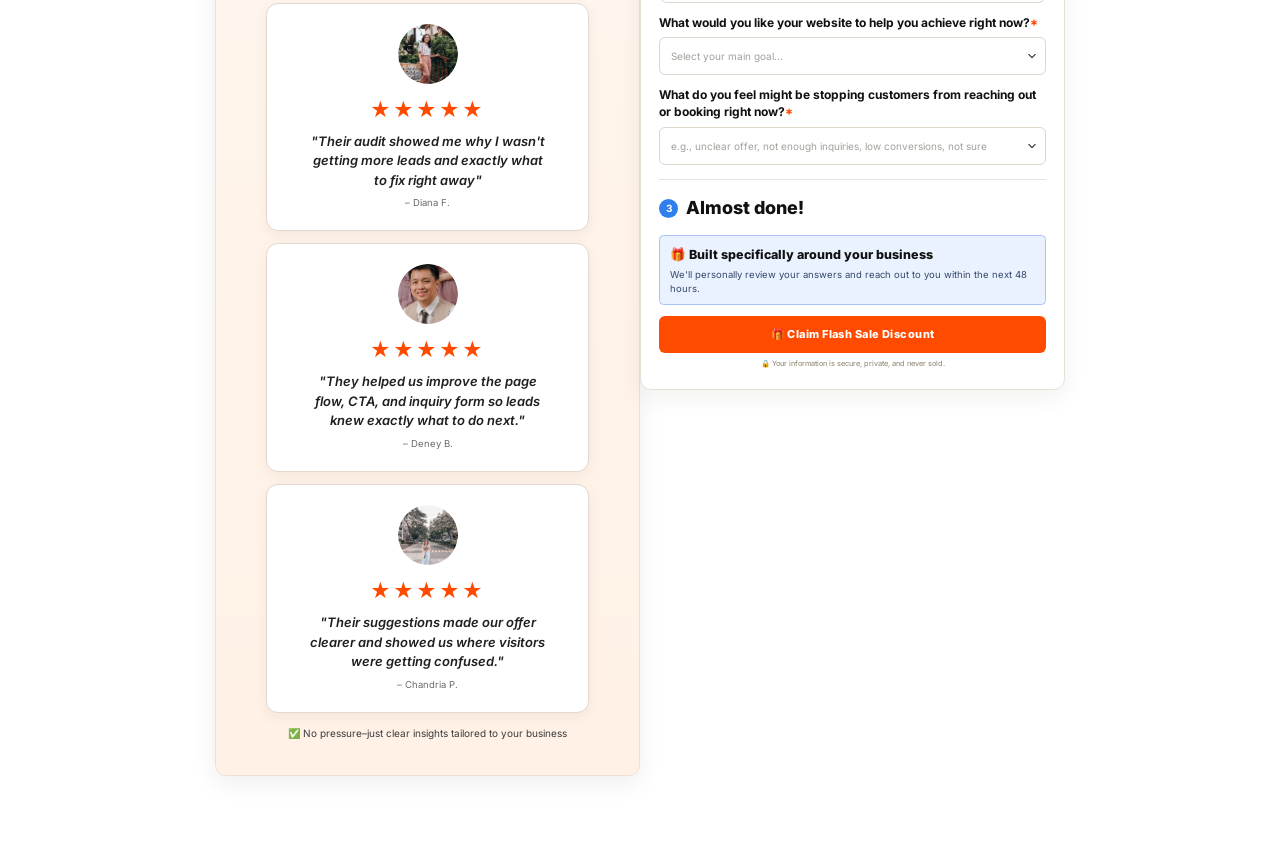
==== commit 970a33f3: "optimize process images" ====
--- a/index.html
+++ b/index.html
@@ -69,38 +69,38 @@
         </section>
 
         <!-- PROBLEM + PROCESS SECTION -->
-        <section class="process-section">
+        <section class="process-section" id="section-process">
           <div class="process-container">
             <p class="process-tagline">You lose sales from unclear messaging, missed inquiries, slow replies, and weak follow-up. <span>Luna helps fix that.</span></p>
 
             <div class="process-grid">
 
               <div class="process-card">
-                <img class="process-card__img" src="./May 3 Assets/Rectangle 95.jpg" alt="Customer visits and inquires" loading="lazy" decoding="async">
+                <img class="process-card__img" src="./May 3 Assets/may 20 new images/steps-image1.jpg" alt="Customer visits and inquires" loading="lazy" decoding="async">
                 <p class="process-card__title">Customer Visits &amp; Inquire</p>
                 <p class="process-card__desc">Visitors fill out your form to ask for a quote, booking, or service.</p>
               </div>
 
               <div class="process-card">
-                <img class="process-card__img" src="./May 3 Assets/Rectangle 96.jpg" alt="Lead is captured" loading="lazy" decoding="async">
+                <img class="process-card__img" src="./May 3 Assets/may 20 new images/steps-image2.jpg" alt="Lead is captured" loading="lazy" decoding="async">
                 <p class="process-card__title">Lead Is Captured</p>
                 <p class="process-card__desc">Their details go into your lead tracker automatically.</p>
               </div>
 
               <div class="process-card">
-                <img class="process-card__img" src="./May 3 Assets/Rectangle 97.jpg" alt="You get notified" loading="lazy" decoding="async">
+                <img class="process-card__img" src="./May 3 Assets/may 20 new images/steps-image3.jpg" alt="You get notified" loading="lazy" decoding="async">
                 <p class="process-card__title">You Get Notified</p>
                 <p class="process-card__desc">Your team gets an email right away so no inquiry gets missed.</p>
               </div>
 
               <div class="process-card">
-                <img class="process-card__img" src="./May 3 Assets/Rectangle 98.jpg" alt="Customer gets a reply" loading="lazy" decoding="async">
+                <img class="process-card__img" src="./May 3 Assets/may 20 new images/steps-image4.jpg" alt="Customer gets a reply" loading="lazy" decoding="async">
                 <p class="process-card__title">Customer Gets a Reply</p>
                 <p class="process-card__desc">An auto-reply confirms the inquiry and shares the next step.</p>
               </div>
 
               <div class="process-card">
-                <img class="process-card__img" src="./May 3 Assets/Rectangle 94.jpg" alt="Track to booking" loading="lazy" decoding="async">
+                <img class="process-card__img" src="./May 3 Assets/may 20 new images/steps-image5.jpg" alt="Track to booking" loading="lazy" decoding="async">
                 <p class="process-card__title">Track to Booking</p>
                 <p class="process-card__desc">Track who booked, who needs follow-up, and who was lost.</p>
               </div>
@@ -118,7 +118,7 @@
         </section>
 
         <!-- FEATURES BAR -->
-        <section class="features-section">
+        <section class="features-section" id="section-features">
           <div class="features-container">
 
     
@@ -145,14 +145,14 @@
         </section>
 
         <!-- PITCH SECTION -->
-        <section class="pitch-section">
+        <section class="pitch-section" id="section-pitch">
           <div class="pitch-container">
             <p class="pitch-text">We build a <strong><em> high-impact landing page</em></strong> that makes <mark>people want to buy from you,</mark> then connect it to a lead system that captures inquiries, notifies your team, and helps turn leads into bookings.</p>
           </div>
         </section>
 
         <!-- PRICING SECTION -->
-        <section class="pricing-section">
+        <section class="pricing-section" id="section-pricing">
           <div class="pricing-container">
 
             <!-- Countdown Banner -->
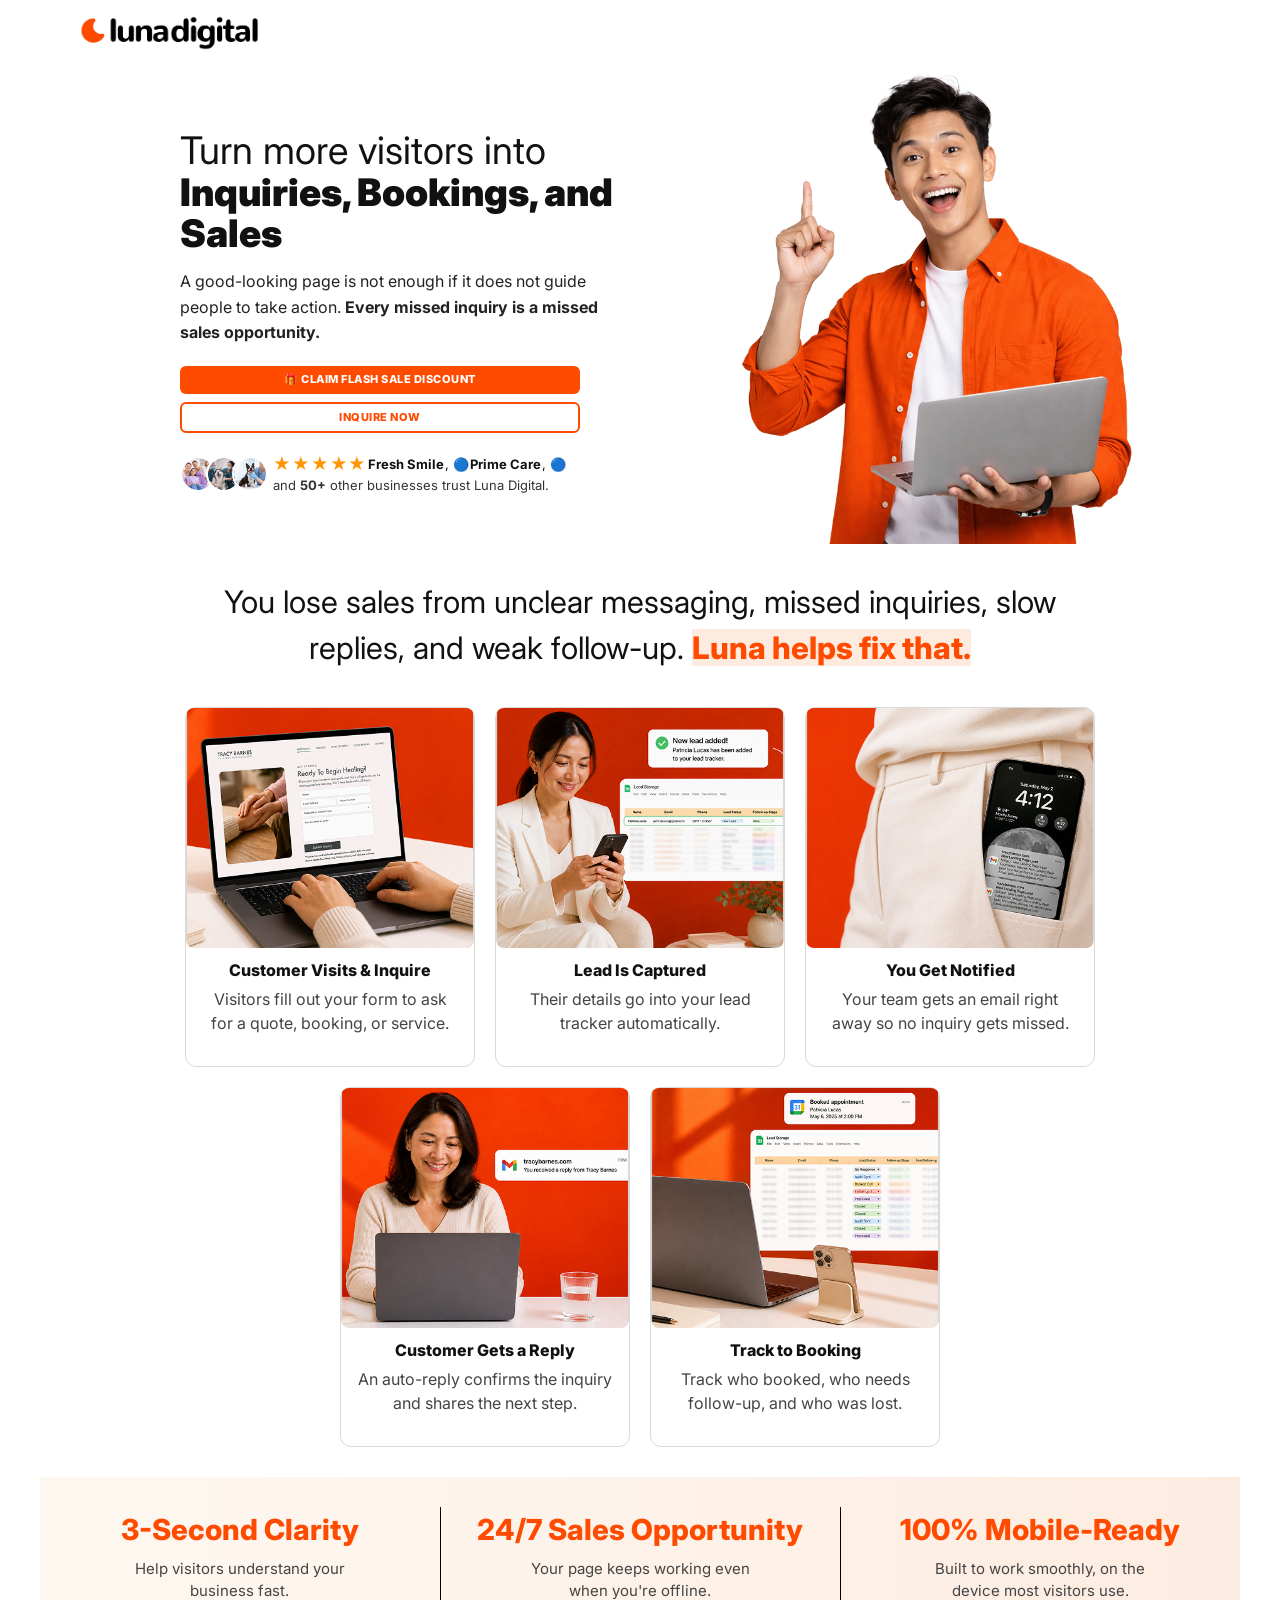
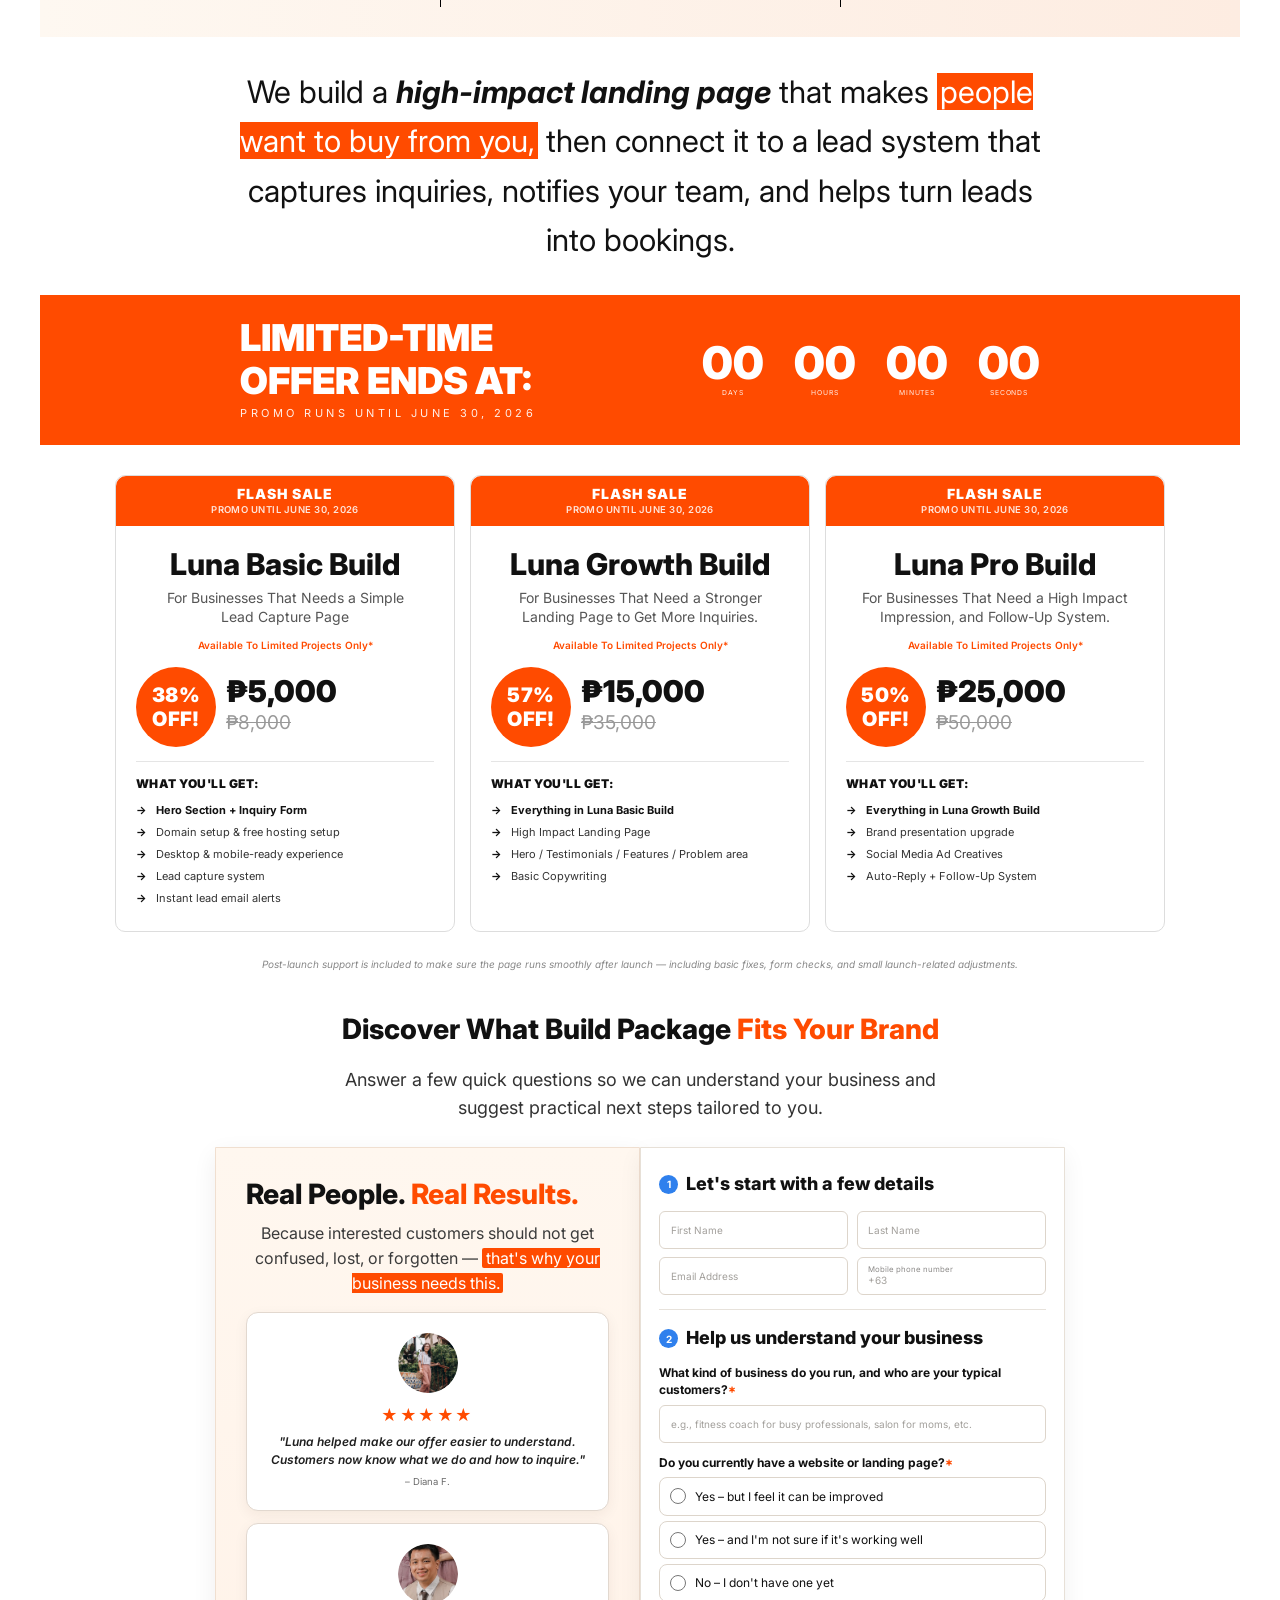
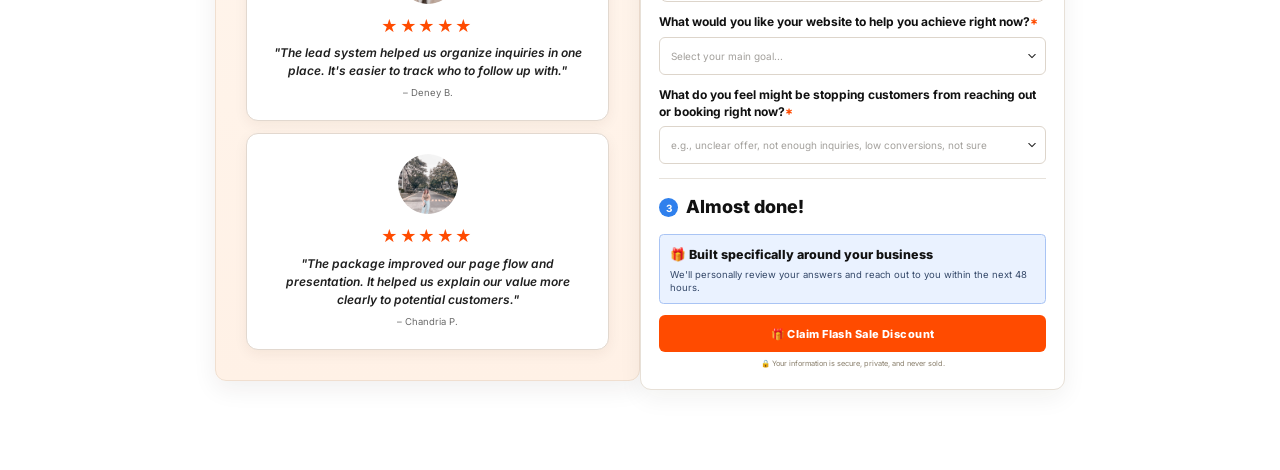
==== commit 9935dbae: "fix form section" ====
--- a/index.html
+++ b/index.html
@@ -6,24 +6,29 @@
 
     <link rel="preconnect" href="https://fonts.googleapis.com">
     <link rel="preconnect" href="https://fonts.gstatic.com" crossorigin>
-    <link href="https://fonts.googleapis.com/css2?family=Inter:ital,opsz,wght@0,14..32,100..900;1,14..32,100..900&display=swap" rel="stylesheet">
-    <link rel="preload" as="image" href="./May 3 Assets/hero-image.png">
+    <link rel="preload" as="style" href="https://fonts.googleapis.com/css2?family=Inter:ital,opsz,wght@0,14..32,100..900;1,14..32,100..900&display=swap">
+    <link rel="stylesheet" href="https://fonts.googleapis.com/css2?family=Inter:ital,opsz,wght@0,14..32,100..900;1,14..32,100..900&display=swap" media="print" onload="this.media='all'">
+    <noscript><link rel="stylesheet" href="https://fonts.googleapis.com/css2?family=Inter:ital,opsz,wght@0,14..32,100..900;1,14..32,100..900&display=swap"></noscript>
+    <link rel="preload" as="image" href="./May 3 Assets/hero-image.png" fetchpriority="high">
 
     <link rel="stylesheet" href="style.css">
     <link rel="stylesheet" href="query.css">
 
+    <link rel="icon" type="image/png" href="./new assets - march 21/top-logo.png">
+    <meta name="description" content="Luna Digital helps businesses turn website visitors into inquiries, bookings, and sales with high-impact landing pages and automated lead capture systems.">
     <meta name="facebook-domain-verification" content="2bh7w2gssdc3ogtjrzzneqfhggcebi" />
+
+    <title>Luna Digital Performance Marketing</title>
+</head>
+<body>
+
+    <!-- Google Tag Manager (noscript) -->
+    <noscript><iframe src="https://www.googletagmanager.com/ns.html?id=GTM-KF7H22VF"
+    height="0" width="0" style="display:none;visibility:hidden"></iframe></noscript>
+    <!-- Meta Pixel (noscript) -->
     <noscript><img height="1" width="1" style="display:none"
     src="https://www.facebook.com/tr?id=1431804088682629&ev=PageView&noscript=1"
     /></noscript>
-
-    <title>Luna Digital Performance Marketing</title>
-</head>
-<body>
-
-    <!-- Google Tag Manager (noscript) -->
-    <noscript><iframe src="https://www.googletagmanager.com/ns.html?id=GTM-KF7H22VF"
-    height="0" width="0" style="display:none;visibility:hidden"></iframe></noscript>
 
       <div class="container">
 
@@ -47,7 +52,7 @@
 
                 <div class="cta-box hero-cta">
                     <a class="cta-link cta-left left-desktop" href="#form">🎁 Claim Flash Sale Discount</a>
-                    <a class="cta-link cta-right js-open-messenger" href="https://www.facebook.com/messages/t/930938550107926?text=Hi%20I%20want%20to%20know%20more%20about%20your%20services">INQUIRE NOW</a>
+                    <a class="cta-link cta-right js-open-messenger" href="https://www.facebook.com/messages/t/930938550107926?text=Hi%20I%20want%20to%20know%20more%20about%20your%20services" rel="noopener noreferrer">INQUIRE NOW</a>
                 </div>
 
                 <div class="hero-rating">
@@ -63,7 +68,7 @@
                 </div>
             </div>
 
-            <img class="hero-image" src="./May 3 Assets/hero-image.png" alt="Man holding a laptop and pointing up" width="600" height="700" decoding="async">
+            <img class="hero-image" src="./May 3 Assets/hero-image.png" alt="Man holding a laptop and pointing up" width="600" height="700" decoding="async" fetchpriority="high">
 
           </div>
         </section>
@@ -188,7 +193,32 @@
                 <div class="pricing-ribbon"><span>FLASH SALE<small>PROMO UNTIL JUNE 30, 2026</small></span></div>
                 <div class="pricing-card-inner">
                   <h3 class="pricing-card-title">Luna Basic Build</h3>
-                  <p class="pricing-card-sub">Businesses That Needs Lead Capture System Only</p>
+                  <p class="pricing-card-sub">For Businesses That Needs a Simple Lead Capture Page</p>
+                  <p class="pricing-avail">Available To Limited Projects Only*</p>
+                  <div class="pricing-price-row">
+                    <div class="pricing-off-badge">38%<br>OFF!</div>
+                    <div class="pricing-price-info">
+                      <p class="pricing-price">&#8369;5,000</p>
+                      <p class="pricing-og-price">&#8369;8,000</p>
+                    </div>
+                  </div>
+                  <hr class="pricing-hr">
+                  <p class="pricing-features-heading">WHAT YOU'LL GET:</p>
+                  <ul class="pricing-features">
+                    <li>Hero Section + Inquiry Form</li>
+                    <li>Domain setup &amp; free hosting setup</li>
+                    <li>Desktop &amp; mobile-ready experience</li>
+                    <li>Lead capture system</li>
+                    <li>Instant lead email alerts</li>
+                  </ul>
+                </div>
+              </div>
+
+              <div class="pricing-card">
+                <div class="pricing-ribbon"><span>FLASH SALE<small>PROMO UNTIL JUNE 30, 2026</small></span></div>
+                <div class="pricing-card-inner">
+                  <h3 class="pricing-card-title">Luna Growth Build</h3>
+                  <p class="pricing-card-sub">For Businesses That Need a Stronger Landing Page to Get More Inquiries.</p>
                   <p class="pricing-avail">Available To Limited Projects Only*</p>
                   <div class="pricing-price-row">
                     <div class="pricing-off-badge">57%<br>OFF!</div>
@@ -200,12 +230,10 @@
                   <hr class="pricing-hr">
                   <p class="pricing-features-heading">WHAT YOU'LL GET:</p>
                   <ul class="pricing-features">
-                    <li>High-impact landing page design</li>
-                    <li>Clearer offer presentation</li>
-                    <li>Domain setup &amp; free hosting setup</li>
-                    <li>Desktop &amp; mobile-ready experience</li>
-                    <li>Lead capture system</li>
-                    <li>3-months post-launch support</li>
+                    <li>Everything in Luna Basic Build</li>
+                    <li>High Impact Landing Page</li>
+                    <li> Hero / Testimonials / Features /  Problem area</li>
+                    <li> Basic Copywriting</li>
                   </ul>
                 </div>
               </div>
@@ -213,8 +241,8 @@
               <div class="pricing-card">
                 <div class="pricing-ribbon"><span>FLASH SALE<small>PROMO UNTIL JUNE 30, 2026</small></span></div>
                 <div class="pricing-card-inner">
-                  <h3 class="pricing-card-title">Luna Growth Build</h3>
-                  <p class="pricing-card-sub">Businesses That Needs Lead Capture + Follow-Up System</p>
+                  <h3 class="pricing-card-title">Luna Pro Build</h3>
+                  <p class="pricing-card-sub last">For Businesses That Need a High Impact Impression, and Follow-Up System.</p>
                   <p class="pricing-avail">Available To Limited Projects Only*</p>
                   <div class="pricing-price-row">
                     <div class="pricing-off-badge">50%<br>OFF!</div>
@@ -226,36 +254,10 @@
                   <hr class="pricing-hr">
                   <p class="pricing-features-heading">WHAT YOU'LL GET:</p>
                   <ul class="pricing-features">
-                    <li>Everything in Luna Basic Build</li>
-                    <li>Instant lead email alerts</li>
-                    <li>Leads organized in one sheet</li>
-                    <li>Auto-reply and follow-up system</li>
-                    <li>3-months post-launch support</li>
-                  </ul>
-                </div>
-              </div>
-
-              <div class="pricing-card">
-                <div class="pricing-ribbon"><span>FLASH SALE<small>PROMO UNTIL JUNE 30, 2026</small></span></div>
-                <div class="pricing-card-inner">
-                  <h3 class="pricing-card-title">Luna Pro Build</h3>
-                  <p class="pricing-card-sub">Businesses That Needs Branding, Lead Capture And Follow-Up System</p>
-                  <p class="pricing-avail">Available To Limited Projects Only*</p>
-                  <div class="pricing-price-row">
-                    <div class="pricing-off-badge">37%<br>OFF!</div>
-                    <div class="pricing-price-info">
-                      <p class="pricing-price">&#8369;50,000</p>
-                      <p class="pricing-og-price">&#8369;80,000</p>
-                    </div>
-                  </div>
-                  <hr class="pricing-hr">
-                  <p class="pricing-features-heading">WHAT YOU'LL GET:</p>
-                  <ul class="pricing-features">
                     <li>Everything in Luna Growth Build</li>
-                    <li>Branding System refresh</li>
-                    <li>Basic website tracking setup</li>
-                    <li>1 free post-launch section improvement</li>
-                    <li>3-months post-launch support</li>
+                    <li>Brand presentation upgrade</li>
+                    <li>Social Media Ad Creatives</li>
+                    <li>Auto-Reply + Follow-Up System</li>
                   </ul>
                 </div>
               </div>
@@ -278,66 +280,55 @@
 
                 <div class="form-layout">
                     <div class="form-benefits-card">
-                        <h3 class="form-benefits-title">Take <span>2 Minutes</span> To See What Might Be Costing You Leads</h3>
-                        <p class="form-benefits-intro">This short form helps us create a custom audit that shows you:</p>
-
+                        <h3 class="form-benefits-title">Real People. <span>Real Results.</span></h3>
+                        <p class="form-benefits-intro">Because interested customers should not get confused, lost, or forgotten &mdash; <mark class="form-benefits-highlight">that&#39;s why your business needs this.</mark></p>
+<!-- 
                         <ul class="form-benefits-list">
                             <li>
                                 <span class="form-benefit-icon">&#10003;</span>
                                 <div>
-                                    <p><strong class="benefit-head">What&#39;s working (and what&#39;s not)</strong></p>
-                                    <p class="benefit-body">Get a clear breakdown of your website&#39;s strengths and gaps.</p>
+                                    <p><strong class="benefit-head">High-impact landing page</strong></p>
                                 </div>
                             </li>
                             <li>
                                 <span class="form-benefit-icon">&#10003;</span>
                                 <div>
-                                    <p><strong class="benefit-head">Where you&#39;re losing customers</strong></p>
-                                    <p class="benefit-body">Identify areas where leads are dropping off too soon.</p>
+                                    <p><strong class="benefit-head">Easy inquiry form</strong></p>
                                 </div>
                             </li>
                             <li>
                                 <span class="form-benefit-icon">&#10003;</span>
                                 <div>
-                                    <p><strong class="benefit-head">What to fix first for fast results</strong></p>
-                                    <p class="benefit-body">Know the top fixes that can start creating results.</p>
+                                    <p><strong class="benefit-head">Easy lead storage</strong></p>
                                 </div>
                             </li>
-                            <li>
-                                <span class="form-benefit-icon">&#10003;</span>
-                                <div>
-                                    <p><strong class="benefit-head">A personalized growth plan</strong></p>
-                                    <p class="benefit-body">Get actionable steps to level-up your results.</p>
-                                </div>
-                            </li>
-                        </ul>
+                        </ul> -->
 
                         <div class="testimonials-list">
 
                             <div class="testimonial-card">
                                 <img class="testimonial-avatar" src="./May 3 Assets/testimonial-image1.png" alt="Diana P." width="60" height="60" loading="lazy" decoding="async">
                                 <p class="testimonial-stars">&#9733;&#9733;&#9733;&#9733;&#9733;</p>
-                                <p class="testimonial-quote">&#34;Their audit showed me why I wasn&#39;t getting more leads and exactly what to fix right away&#34;</p>
+                                <p class="testimonial-quote">&#34;Luna helped make our offer easier to understand. Customers now know what we do and how to inquire.&#34;</p>
                                 <p class="testimonial-name">&#8211; Diana F.</p>
                             </div>
 
                             <div class="testimonial-card">
                                 <img class="testimonial-avatar" src="./May 3 Assets/testimonial-image2.png" alt="Deney B." width="60" height="60" loading="lazy" decoding="async">
                                 <p class="testimonial-stars">&#9733;&#9733;&#9733;&#9733;&#9733;</p>
-                                <p class="testimonial-quote">&#34;They helped us improve the page flow, CTA, and inquiry form so leads knew exactly what to do next.&#34;</p>
+                                <p class="testimonial-quote">&#34;The lead system helped us organize inquiries in one place. It&#39;s easier to track who to follow up with.&#34;</p>
                                 <p class="testimonial-name">&#8211; Deney B.</p>
                             </div>
 
                             <div class="testimonial-card">
                                 <img class="testimonial-avatar" src="./May 3 Assets/testimonial-image3.png" alt="Chandria P." width="60" height="60" loading="lazy" decoding="async">
                                 <p class="testimonial-stars">&#9733;&#9733;&#9733;&#9733;&#9733;</p>
-                                <p class="testimonial-quote">&#34;Their suggestions made our offer clearer and showed us where visitors were getting confused.&#34;</p>
+                                <p class="testimonial-quote">&#34;The package improved our page flow and presentation. It helped us explain our value more clearly to potential customers.&#34;</p>
                                 <p class="testimonial-name">&#8211; Chandria P.</p>
                             </div>
 
                         </div>
 
-                        <p class="form-benefits-note">&#9989; No pressure&#8211;just clear insights tailored to your business</p>
                     </div>
 
                     <form id="form" class="lead-form" name="client-conversion-form"
@@ -443,7 +434,7 @@
 
     </main>
 
-    <script src="script.js"></script>
+    <script src="script.js" defer></script>
 
 </body>
 </html>
--- a/style.css
+++ b/style.css
@@ -225,7 +225,7 @@
 }
 
 .process-card:last-child{
-    padding-right: 3rem;
+    padding-right: 0rem;
     box-sizing: content-box;
 }
 
@@ -674,6 +674,7 @@
 
 .form-benefits-title{
     font-size: 2rem;
+    font-weight: 800;
     line-height: 1.2;
     color: #111;
     margin-bottom: 1rem;
@@ -684,44 +685,51 @@
 }
 
 .form-benefits-intro{
-    font-size: 1.2rem;
-    line-height: 1.5;
+    font-size: 1.1rem;
+    line-height: 1.55;
     color: #3b3b3b;
-    margin-bottom: 1.4rem;
+    margin-bottom: 1.6rem;
+    text-align: center;
+}
+
+.form-benefits-highlight{
+    background-color: #FF4B00;
+    color: #fff;
+    padding: 0 .2em;
+    border-radius: .2rem;
 }
 
 .form-benefits-list{
     list-style: none;
     display: grid;
-    gap: 1.1rem;
+    gap: .6rem;
     margin-bottom: 2rem;
 }
 
 .form-benefits-list li{
     display: grid;
-    grid-template-columns: 1.8rem 1fr;
-    gap: .7rem;
-    align-items: start;
+    grid-template-columns: 2.4rem 1fr;
+    gap: .5rem;
+    align-items: center;
 }
 
 .form-benefit-icon{
-    width: 1.8rem;
-    height: 1.8rem;
+    width: 1.7rem;
+    height: 1.7rem;
     display: inline-flex;
     align-items: center;
     justify-content: center;
     border-radius: 50%;
     background-color: #FF4B00;
     color: #fff;
-    font-size: 1rem;
+    font-size: 1.2rem;
     font-weight: 700;
     flex-shrink: 0;
-    margin-top: .2rem;
 }
 
 .form-benefits-list p{
     margin: 0;
-    font-size: 1.15rem;
+    font-size: 1rem;
 }
 
 .form-benefits-list p + p{
@@ -732,7 +740,8 @@
 
 .form-benefits-list strong{
     display: block;
-    font-size: 1.2rem;
+    font-size: 1.3rem;
+    font-weight: 700;
     color: #111;
 }
 
@@ -750,7 +759,7 @@
     background-color: #fff;
     border: 1px solid #e2d8cf;
     border-radius: 1.2rem;
-    padding: 2rem 3.8rem;
+    padding: 2rem 2.2rem;
     box-shadow: 0 4px 14px rgba(62, 42, 14, 0.06);
 }
 
@@ -764,13 +773,13 @@
 
 .testimonial-stars{
     color: #FF4B00;
-    font-size: 2rem;
+    font-size: 1.6rem;
     letter-spacing: .1em;
-    margin-bottom: .6rem;
+    margin-bottom: .5rem;
 }
 
 .testimonial-quote{
-    font-size: 1.3rem;
+    font-size: 1.2rem;
     line-height: 1.5;
     color: #1f1f1f;
     font-style: italic;
--- a/query.css
+++ b/query.css
@@ -1,4 +1,4 @@
-﻿/* ── TABLET / DESKTOP (768px+) ── */
+/* -- TABLET / DESKTOP (768px+) -- */
 @media (min-width: 768px){
 
 .container{
@@ -288,6 +288,11 @@
     padding: 0 2rem 1rem;
 }
 
+.pitch-section{
+    padding: 3rem;
+}
+
+
 /* Form */
 .form-container{
     max-width: 100rem;
@@ -337,9 +342,14 @@
     border-radius: 0rem 0rem 11px 11px;
 }
 
-}
-
-/* ── LARGE DESKTOP (1024px+) ── */
+.pricing-card-sub{
+    font-size: 1rem;
+}
+
+
+}
+
+/* -- LARGE DESKTOP (1024px+) -- */
 @media (min-width: 1024px){
 .container{
     max-width: 1024px;
@@ -644,10 +654,15 @@
     border-radius: 0rem 0rem 11px 11px;
 }
 
-}
-
-
-/* ── LARGE DESKTOP (1200px+) ── */
+.pricing-card-sub{
+    font-size: 1.3rem;
+}
+
+
+}
+
+
+/* -- LARGE DESKTOP (1200px+) -- */
 @media (min-width: 1200px){
 
     
@@ -897,8 +912,8 @@
 }
 
 .pricing-card-sub{
-    width: 20rem;
-    font-size: 1rem;
+    width: 27rem;
+    font-size: 1.4rem;
     margin: 0 auto 1rem;
 }
 
@@ -964,7 +979,7 @@
 }
 
 .form-benefits-card{
-    padding: 3rem 5rem;
+    padding: 3rem 3rem;
     border-radius: 0rem 0rem 11px 11px;
 }
 
@@ -1001,10 +1016,11 @@
 }
 
 
-}
-
-
-/* ── LARGE DESKTOP (1200px+) ── */
+
+}
+
+
+/* -- LARGE DESKTOP (1200px+) -- */
 @media (min-width: 1400px){
 
     
@@ -1256,9 +1272,9 @@
 }
 
 .pricing-card-sub{
-    width: 22rem;
+    width: 28rem;
     margin: 0 auto 1rem;
-    font-size: 1.2rem;
+    font-size: 1.4rem;
 }
 
 .pricing-card-inner{
@@ -1316,7 +1332,7 @@
 }
 
 .form-benefits-card{
-    padding: 3rem 5rem;
+    padding: 3rem 3rem;
     border-radius: 0rem 0rem 11px 11px;
 }
 
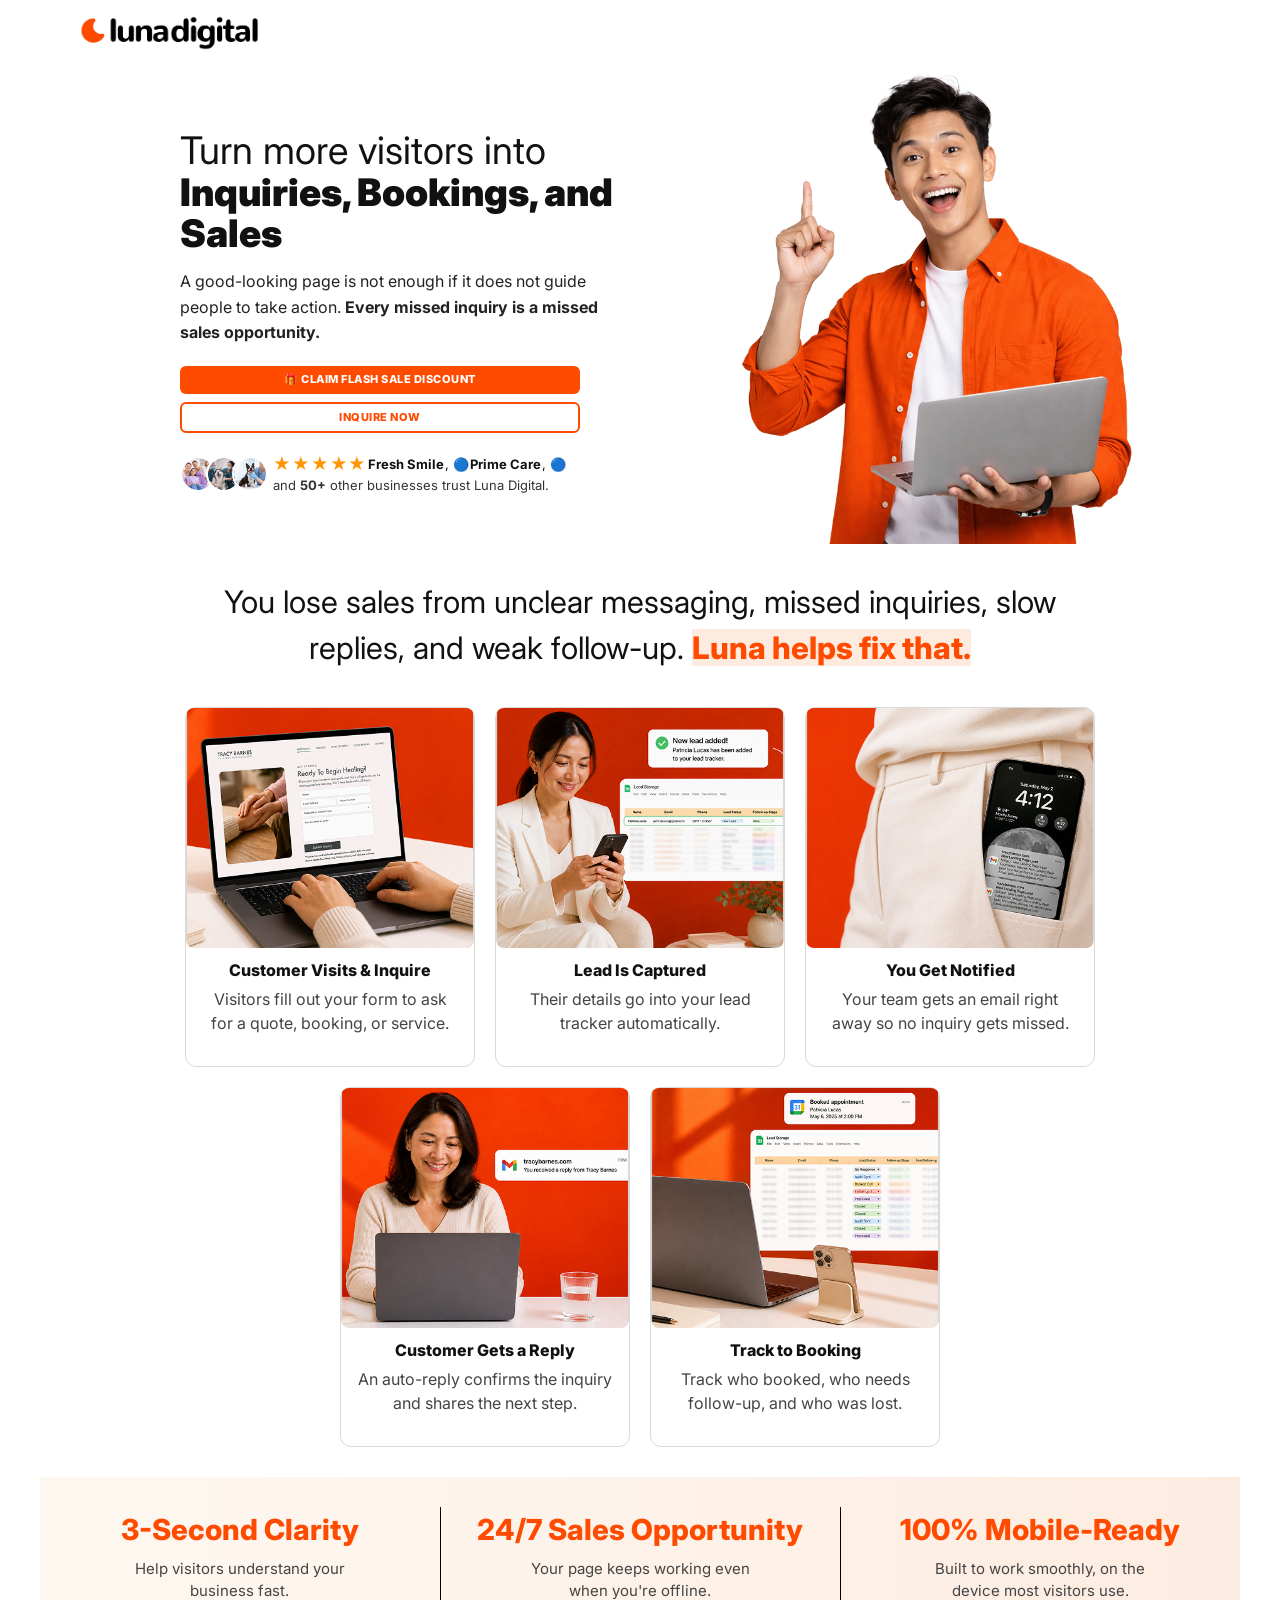
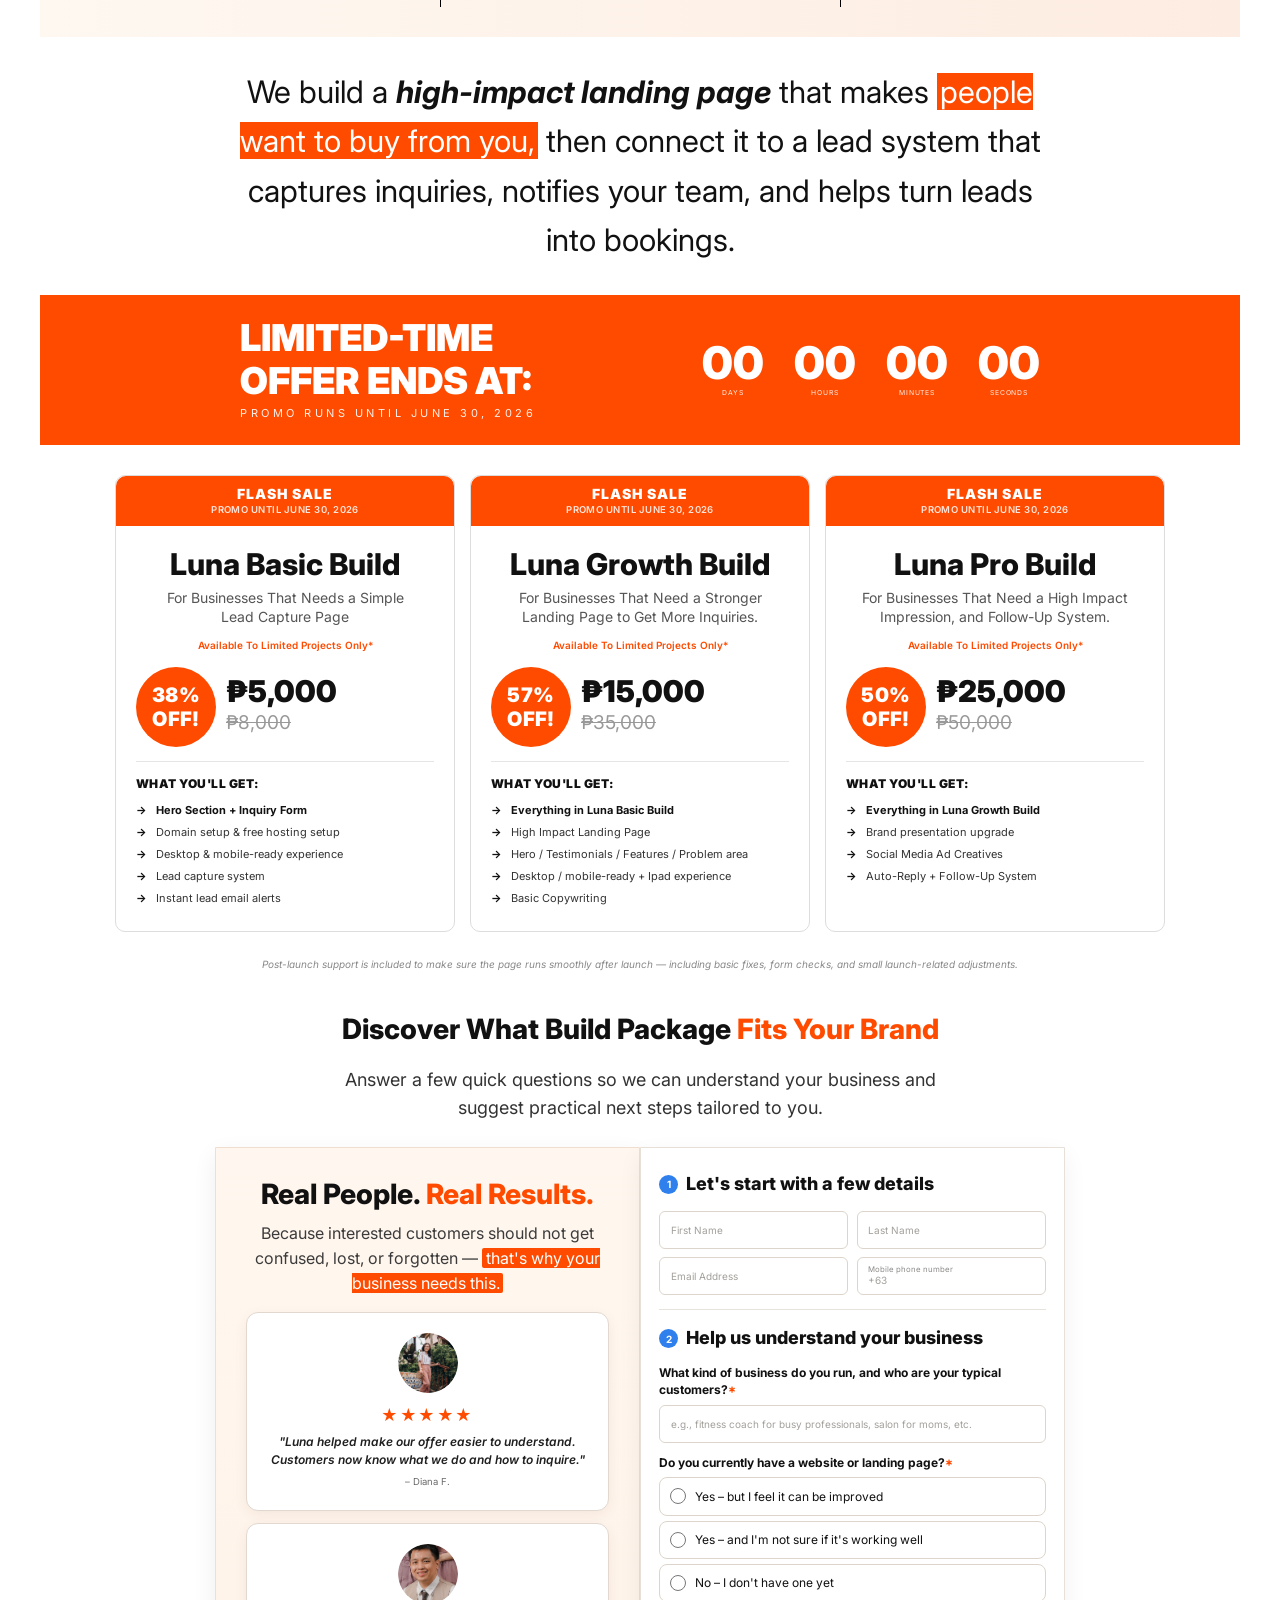
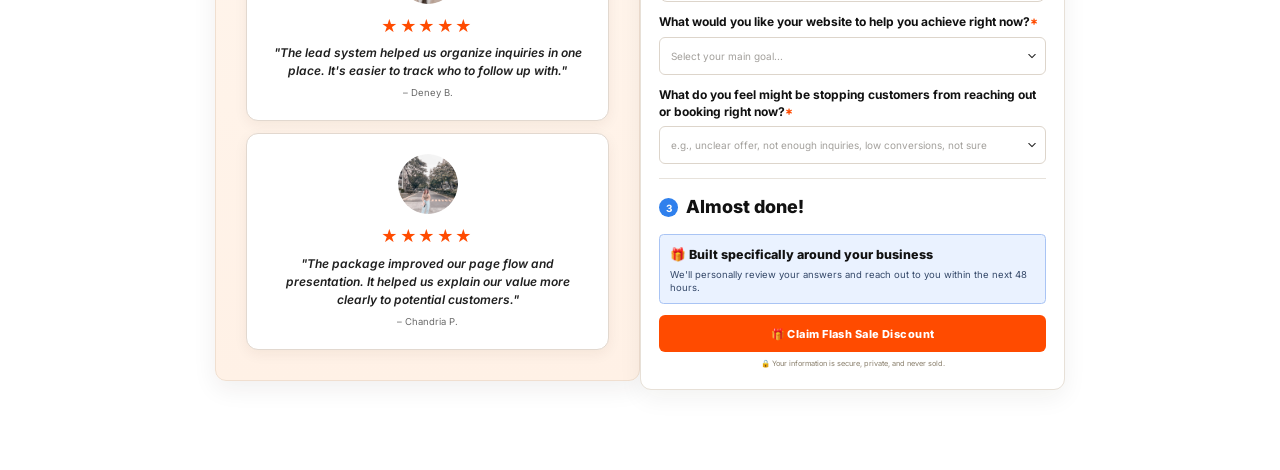
==== commit 07b5524d: "fix pricing" ====
--- a/index.html
+++ b/index.html
@@ -233,6 +233,7 @@
                     <li>Everything in Luna Basic Build</li>
                     <li>High Impact Landing Page</li>
                     <li> Hero / Testimonials / Features /  Problem area</li>
+                    <li> Desktop / mobile-ready + Ipad experience</li>
                     <li> Basic Copywriting</li>
                   </ul>
                 </div>
--- a/style.css
+++ b/style.css
@@ -678,6 +678,7 @@
     line-height: 1.2;
     color: #111;
     margin-bottom: 1rem;
+    text-align: center;
 }
 
 .form-benefits-title span{
